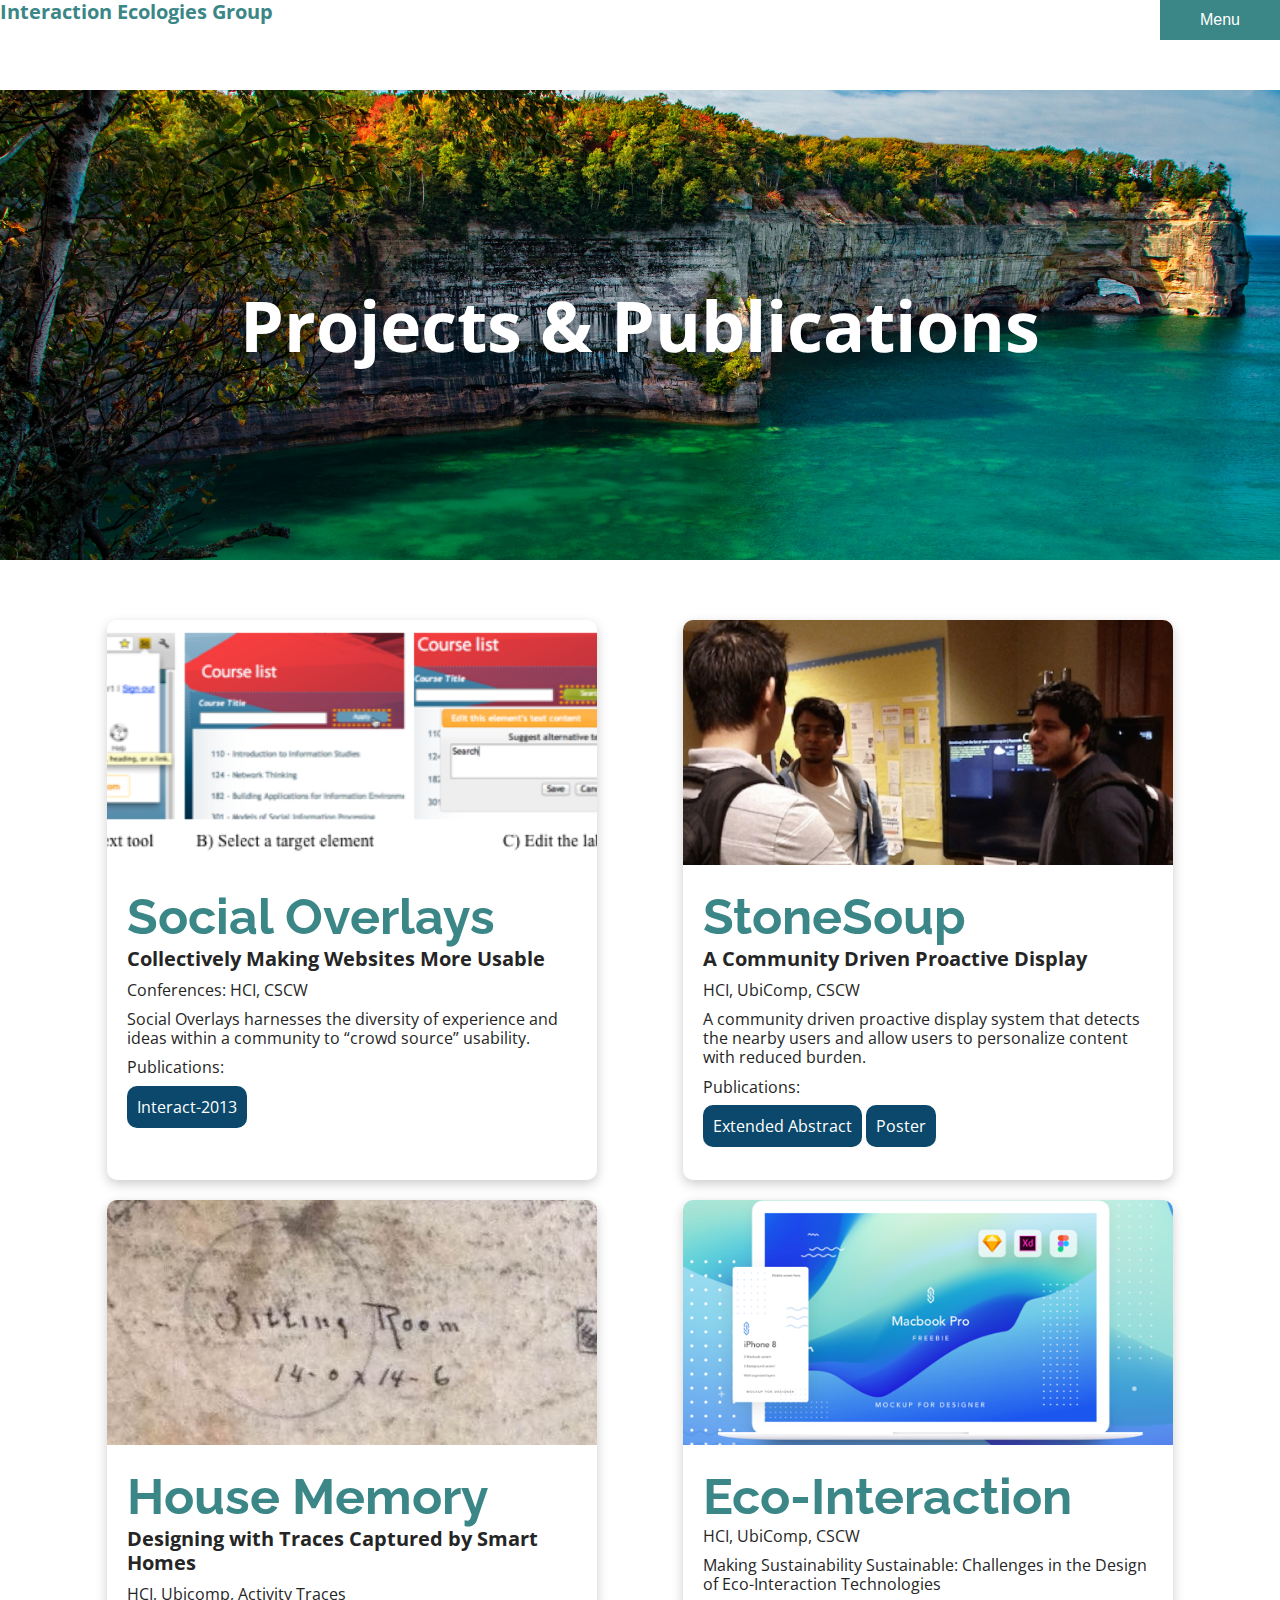
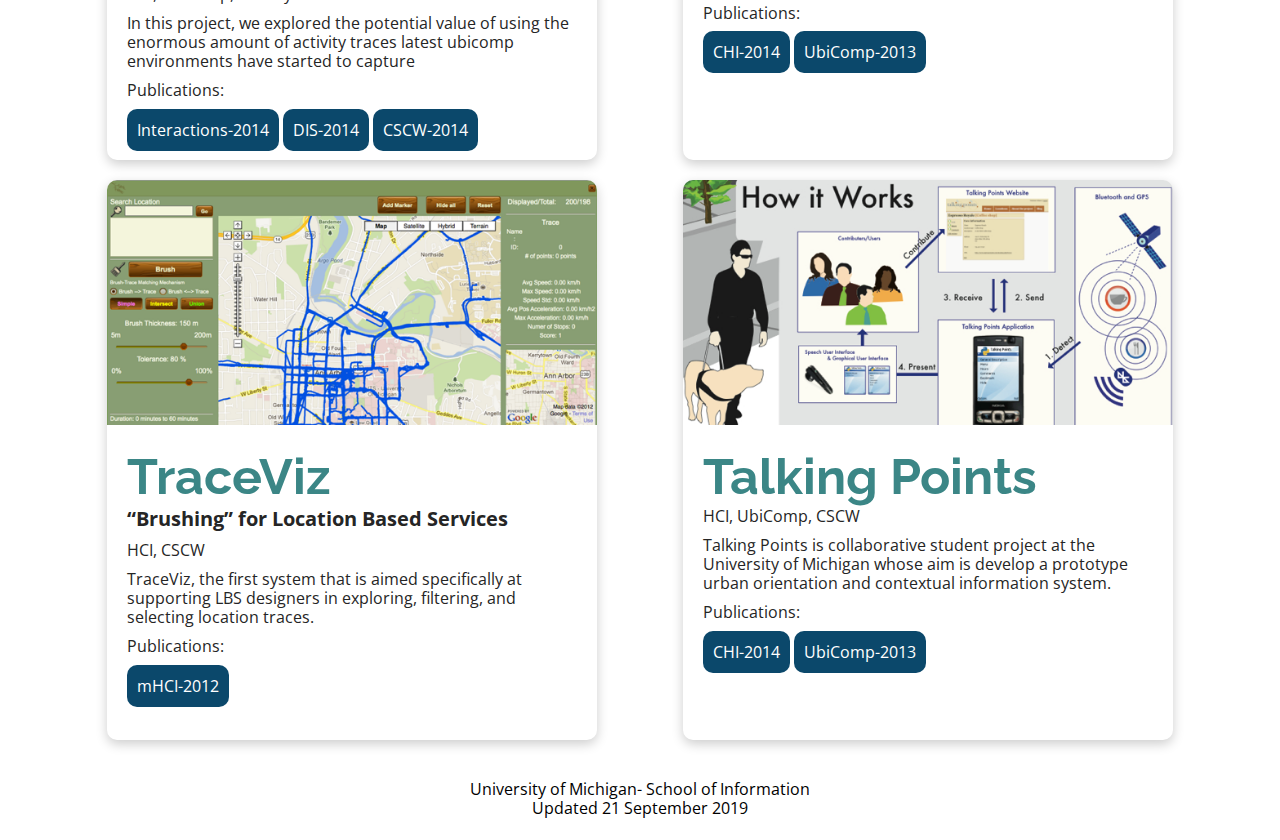
==== project.html @ dff763e0 "Fixed navigation bar" ====
<!DOCTYPE html>
<html lang="en" dir="ltr">
  <head>
    <meta charset="utf-8">
    <title>Projects</title>
    <link rel="stylesheet" href="css/html5_reset.css">
    <!-- <link rel="stylesheet" href="css/style.css"> -->
    <link rel="stylesheet" href="css/project-style.css">
    <!-- <link href="https://fonts.googleapis.com/css?family=Roboto&display=swap" rel="stylesheet">
    <link href="https://fonts.googleapis.com/css?family=Lora&display=swap" rel="stylesheet"> -->
    <link href="https://fonts.googleapis.com/css?family=Open+Sans|Raleway:400,700&display=swap" rel="stylesheet">
  </head>
  <body>
    <div class="skip"><a href="#main">Skip to Main Content</a></div>
    <div class="container">
    <div class="nav">
      <nav>
        <ul>
          <li class="home"><a href="index.html">Home</a></li>
          <li class="team"><a href="team.html">Team Members</a></li>
          <li class="projects"><a href="project.html">Projects and Publications</a></li>
          <li class="project1"><a href="project1.html">Project 1</a></li>
        </ul>

        <p><a href="index.html" id="top-title">Interaction Ecologies Group</a></p>
      </nav>
    </div>

    <div class="dropdown">
      <div class="dropcontent">
        <button class="menu-btn">Menu</button>
        <div class="menu">
          <ul>
            <li class="home"><a href="index.html">Home</a></li>
            <li class="team"><a href="team.html">Team Members</a></li>
            <li class="projects"><a href="projects.html" class="active">Projects and Publications</a></li>
            <li class="project1"><a href="project1.html">Project 1</a></li>
          </ul>
        </div>
      </div>
    </div>
      <header id="project-main">
        <h1>Projects & Publications</h1>
      </header>
      <main id="project-content">
        <div class="project" id="project-social">
          <img src="images/social-thumbnail.png" alt="A overlay window for tool box.">
          <div class="card-text">
            <h2><a href="project1.html">Social Overlays</a></h2>
            <h3>Collectively Making Websites More Usable</h3>
            <p>Conferences: HCI, CSCW</p>
            <p>Social Overlays harnesses the diversity of experience and ideas within a community to “crowd source” usability.</p>
            <div class="publication-links">
              <p>Publications:</p>
              <a href="https://www.irit.fr/recherches/ICS/events/conferences/interact2013/papers/8120281.pdf">Interact-2013</a>
            </div>
          </div>
        </div>
        <div class="project" id="project-stone">
          <img src="images/stone-thumbnail.png" alt="Three people discussing in a circle.">
          <div class="card-text">
            <h2><a href="http://www.intecolab.com/stonesoup">StoneSoup</a></h2>
            <h3>A Community Driven Proactive Display</h3>
            <p>HCI, UbiComp, CSCW</p>
            <p>A community driven proactive display system that detects the nearby users and allow users to personalize content with reduced burden.</p>
            <div class="publication-links">
              <p>Publications:</p>
              <a href="https://rawgit.com/gparuthi/resume/master/resc/StoneSoup_ExtendedAbstract.pdf">Extended Abstract</a>
              <a href="https://rawgit.com/gparuthi/resume/master/resc/StoneSoupPoster.pdf">Poster</a>
            </div>
          </div>
        </div>
        <div class="project" id="project-house">
          <img src="images/house-thumbnail.png" alt="A sketch of the room layout.">
          <div class="card-text">
            <h2><a href="http://www.intecolab.com/house-memory">House Memory</a></h2>
            <h3>Designing with Traces Captured by Smart Homes</h3>
            <p>HCI, Ubicomp, Activity Traces</p>
            <p>In this project, we explored the potential value of using the enormous amount of activity traces latest ubicomp environments have started to capture</p>
            <div class="publication-links">
              <p>Publications:</p>
              <a href="https://dl.acm.org/citation.cfm?doid=2654824">Interactions-2014</a>
              <a href="https://dl.acm.org/citation.cfm?id=2598605">DIS-2014</a>
              <a href="https://www.dropbox.com/s/kdgeksrt5kgsrbc/Dong_etal_cscw14_designing_with_users_final.pdf">CSCW-2014</a>
            </div>
          </div>
        </div>
        <div class="project" id="project-eco">
          <img src="images/temp-img.png" alt="People walking in a blue background.">
          <div class="card-text">
            <h2><a href="http://www.intecolab.com/ecointeraction">Eco-Interaction</a></h2>
            <p>HCI, UbiComp, CSCW</p>
            <p>Making Sustainability Sustainable: Challenges in the Design of Eco-Interaction Technologies</p>
            <div class="publication-links">
              <p>Publications:</p>
              <a href="http://mwnewman.people.si.umich.edu/pubs/chi2014-makingsustainable.pdf">CHI-2014</a>
              <a href="http://www.intecolab.com/files/yang2013.pdf">UbiComp-2013</a>
            </div>
          </div>
        </div>
        <div class="project" id="project-trace">
          <img src="images/trace-thumbnail.png" alt="A screenshot of TraceViz.">
          <div class="card-text">
            <h2><a href="http://www.intecolab.com/traceviz">TraceViz</a></h2>
            <h3>“Brushing” for Location Based Services</h3>
            <p>HCI, CSCW</p>
            <p>TraceViz, the first system that is aimed specifically at supporting LBS designers in exploring, filtering, and selecting location traces.</p>
            <div class="publication-links">
              <p>Publications:</p>
              <a href="https://dl.acm.org/citation.cfm?id=2371717">mHCI-2012</a>
            </div>
          </div>
        </div>
        <div class="project" id="project-talking">
          <img src="images/talking-thumbnail.png" alt="Poster of the workflow of Talking Points.">
          <div class="card-text">
            <h2><a href="http://www.intecolab.com/talkingpoints">Talking Points</a></h2>
            <p>HCI, UbiComp, CSCW</p>
            <p>Talking Points is collaborative student project at the University of Michigan whose aim is develop a prototype urban orientation and contextual information system.</p>
            <div class="publication-links">
              <p>Publications:</p>
              <a href="http://mwnewman.people.si.umich.edu/pubs/chi2014-makingsustainable.pdf">CHI-2014</a>
              <a href="http://www.intecolab.com/files/yang2013.pdf">UbiComp-2013</a>
            </div>
          </div>
        </div>
      </main>
      <footer id="project-footer">
        <p>University of Michigan- School of Information<br/>
          Updated 21 September 2019</p>
      </footer>
    </div>
  </body>
</html>
---- css/style.css ----
/* Mobile view */
.container {
  display: grid;
  grid-template-columns: 5% auto 5%;
  grid-template-rows: 70px 500px 1fr 40px;
}

.nav {
  grid-column: -1 / 1;
  grid-row: 1/auto;
  /* align-content: center; */
  /* padding: 10px 0; */
  /* position: absolute; */
  /* top: 0; */
}


.project1_page_content{
	display: grid;
}


nav ul{
  display: none;
}

.dropcontent{
  position: absolute;
  top: 0px;
  right: 0px;
  display: inline-block;

}
.menu-btn{
  background-color: navy;
  color: white;
  font-size: 16px;
  border: none;
  height: 40px;
  width: 120px;
}

.menu{
  display: none;
  position: absolute;
  background-color: white;
  /* min-width: 70px; */
  box-shadow: 0px 8px 16px 0px rgba(0,0,0,0.2);
  z-index: 1;
  padding: 10px 10px;
}

.menu li{
  list-style-type: none;
}
.menu a{
  color: navy;
  display: block;
  /* padding: 5px; */
}

.dropcontent:hover .menu{
  display: block;
}

.dropdown li.homenav, .dropdown li.educnav, .dropdown li.expernav, .dropdown li.gallnav {
  background-color: yellow;
  border-color: navy;
}

nav p{
  grid-column: -1 / 1;
  grid-row: 1/auto;
  /* top: 0px;
  left: 0px; */
  display: block;
  position: relative;
  color: navy;
  font-weight: bold;
  font-size: 20px;
}

.skip a{
  background: navy;
  color: white;
  padding: 6px;
  position: absolute;
  top: -40px;
  -webkit-transition: top 1s ease-out;
  transition: top 1s ease-in;
  z-index: 1;
}

.skip a:focus{
  top: 0px;
}

*:focus{
  border: 2px solid navy;
}

h1 {
  display: none;
}
>>>>>>> 632fd2bab1b6e83d3ed5e112fcf74ce52735215b
/* End of mobile view */

/* Desktop View */
@media screen and (min-width: 900px) {
  .container {
    display: grid;
    grid-template-columns: 5% auto 5%;
    grid-template-rows: 100px 500px 1fr 70px;
  }
}
/* End of mobile view */
---- css/project-style.css ----
/* Mobile view */
body {
  font-family: 'Open Sans', sans-serif;
}
:focus {
  border: 2px solid black;
}
.container {
  display: grid;
  grid-template-columns: 5% auto 5%;
  grid-template-rows: 70px 500px 1fr 40px;
  grid-row-gap: 20px;
}
.nav {
  grid-column: 1 / -1;
  grid-row: 1 / auto;
}
#project-main {
  grid-column: 1 / -1;
  grid-row: 2 / span 1;

  font-size: 70px;
  color: white;
  text-align: center;
  /* Make h1 in the center */
  display: grid;
  grid-template-columns: 1fr;
  grid-template-rows: 1fr;
  align-items: center;

  /* Parallax effect */
  background-image: url("../images/temp-background.jpg");
  min-height: 300px;
  background-attachment: fixed;
  background-position: center;
  background-repeat: no-repeat;
  background-size: cover;
  margin-bottom: 30px;
}
#project-content {
  grid-column: 2 / span 1;
  grid-row: 3 / span 1;

  display: grid;
  grid-row-gap: 20px;
  grid-template-columns: 1fr;
  grid-template-rows: 1fr 1fr 1fr 1fr 1fr 1fr;
}
#project-content img {
  max-width: 100%;
  border-top-left-radius: 10px;
  border-top-right-radius: 10px;
}
#project-content h2 a {
  text-decoration: none;
  color: #3B8686;
}
#project-content h2 a:hover, #project-content h2 a:focus {
  color: #79BD9A;
}
.project {
  grid-column: 1 / -1;
  margin: 0 auto;
  box-shadow: 0 4px 12px 0 rgba(0,0,0,0.2);
  transition: 0.3s;
  width: 85%;
  border-radius: 10px;
}
.project:hover, .project:focus {
  box-shadow: 0 8px 24px 0 rgba(0,0,0,0.2);
}
.project h3, p, a {
  padding-bottom: 10px;
  line-height: 1.2;
}
.project h2 {
  font-size: 50px;
  font-family: 'Raleway', sans-serif;
}
.project h3 {
  font-size: 20px;
  color: #252525;
}
.card-text {
  padding: 20px;
  color: #252525;
}
.publication-links p {
  margin-bottom: 10px;
}
.publication-links a {
  text-decoration: none;
  color: white;
  background-color: #0B486B;
  padding: 10px;
  border-radius: 10px;
}
.publication-links a:hover, .publication-links a:focus {
  background-color: #3B8686;
  color: white;
}
#project-footer {
  text-align: center;
  padding: 10px;
}
#project-social {
  grid-row: 1 / span 1;
}
#project-stone {
  grid-row: 2 / span 1;
}
#project-house {
  grid-row: 3 / span 1;
}
#project-eco {
  grid-row: 4 / span 1;
}
#project-trace {
  grid-row: 5 / span 1;
}
#project-talking {
  grid-row: 6 / span 1;
}
#project-footer {
  grid-column: 2 / span 1;
  grid-row: 4 / span 1;
}

nav ul{
  display: none;
}

.dropcontent{
  position: absolute;
  top: 0px;
  right: 0px;
  display: inline-block;

}
.menu-btn{
  background-color: #3B8686;
  color: white;
  font-size: 16px;
  border: none;
  height: 40px;
  width: 120px;
}

.menu{
  display: none;
  position: absolute;
  background-color: white;
  box-shadow: 0px 8px 16px 0px rgba(0,0,0,0.2);
  z-index: 1;
  /* padding: 10px 10px; */
  grid-row: 1 / span 1;
  grid-column: 1 / auto;
}

.menu li{
  list-style-type: none;
}
.menu a{
  color: #3B8686;
  display: block;
  text-decoration: none;
  padding: 10px 10px;
}
.menu a:hover, .menu a.active {
  color: white;
  background-color: #79BD9A;
}

.dropcontent:hover .menu, .dropcontent:focus .menu{
  display: block;
}

.dropdown li.homenav, .dropdown li.educnav, .dropdown li.expernav, .dropdown li.gallnav {
  background-color: yellow;
  border-color: #3B8686;
}

nav p{
  grid-column: -1 / 1;
  grid-row: 1/auto;
  /* top: 0px;
  left: 0px; */
  display: block;
  position: relative;
  color: #3B8686;
  font-weight: bold;
  font-size: 20px;
}

.skip a{
  background: #3B8686;
  color: white;
  padding: 6px;
  position: absolute;
  top: -40px;
  -webkit-transition: top 1s ease-out;
  transition: top 1s ease-in;
  z-index: 1;
}

.skip a:focus{
  top: 0px;
}

*:focus{
  border: 2px solid #3B8686;
}
#top-title {
  text-decoration: none;
  color: #3B8686;
}
/* End of mobile view */

/* Desktop View */
@media screen and (min-width: 800px) {
  .container {
    grid-template-columns: 5% auto 5%;
    grid-template-rows: 60px 500px 1fr 70px;
    grid-row-gap: 30px;
  }
  #project-content {
    grid-column: 2 / span 1;
    grid-row: 3 / span 1;

    grid-row-gap: 20px;
    grid-template-columns: 1fr 1fr;
    grid-template-rows: 1fr 1fr 1fr;
  }
  #project-social {
    grid-column: 1 / span 1;
    grid-row: 1 / span 1;
  }
  #project-stone {
    grid-column: 2 / span 1;
    grid-row: 1 / span 1;
  }
  #project-house {
    grid-column: 1 / span 1;
    grid-row: 2 / span 1;
  }
  #project-eco {
    grid-column: 2 / span 1;
    grid-row: 2 / span 1;
  }
  #project-trace {
    grid-column: 1 / span 1;
    grid-row: 3 / span 1;
  }
  #project-talking {
    grid-column: 2 / span 1;
    grid-row: 3 / span 1;
  }
}
/* End of desktop view */
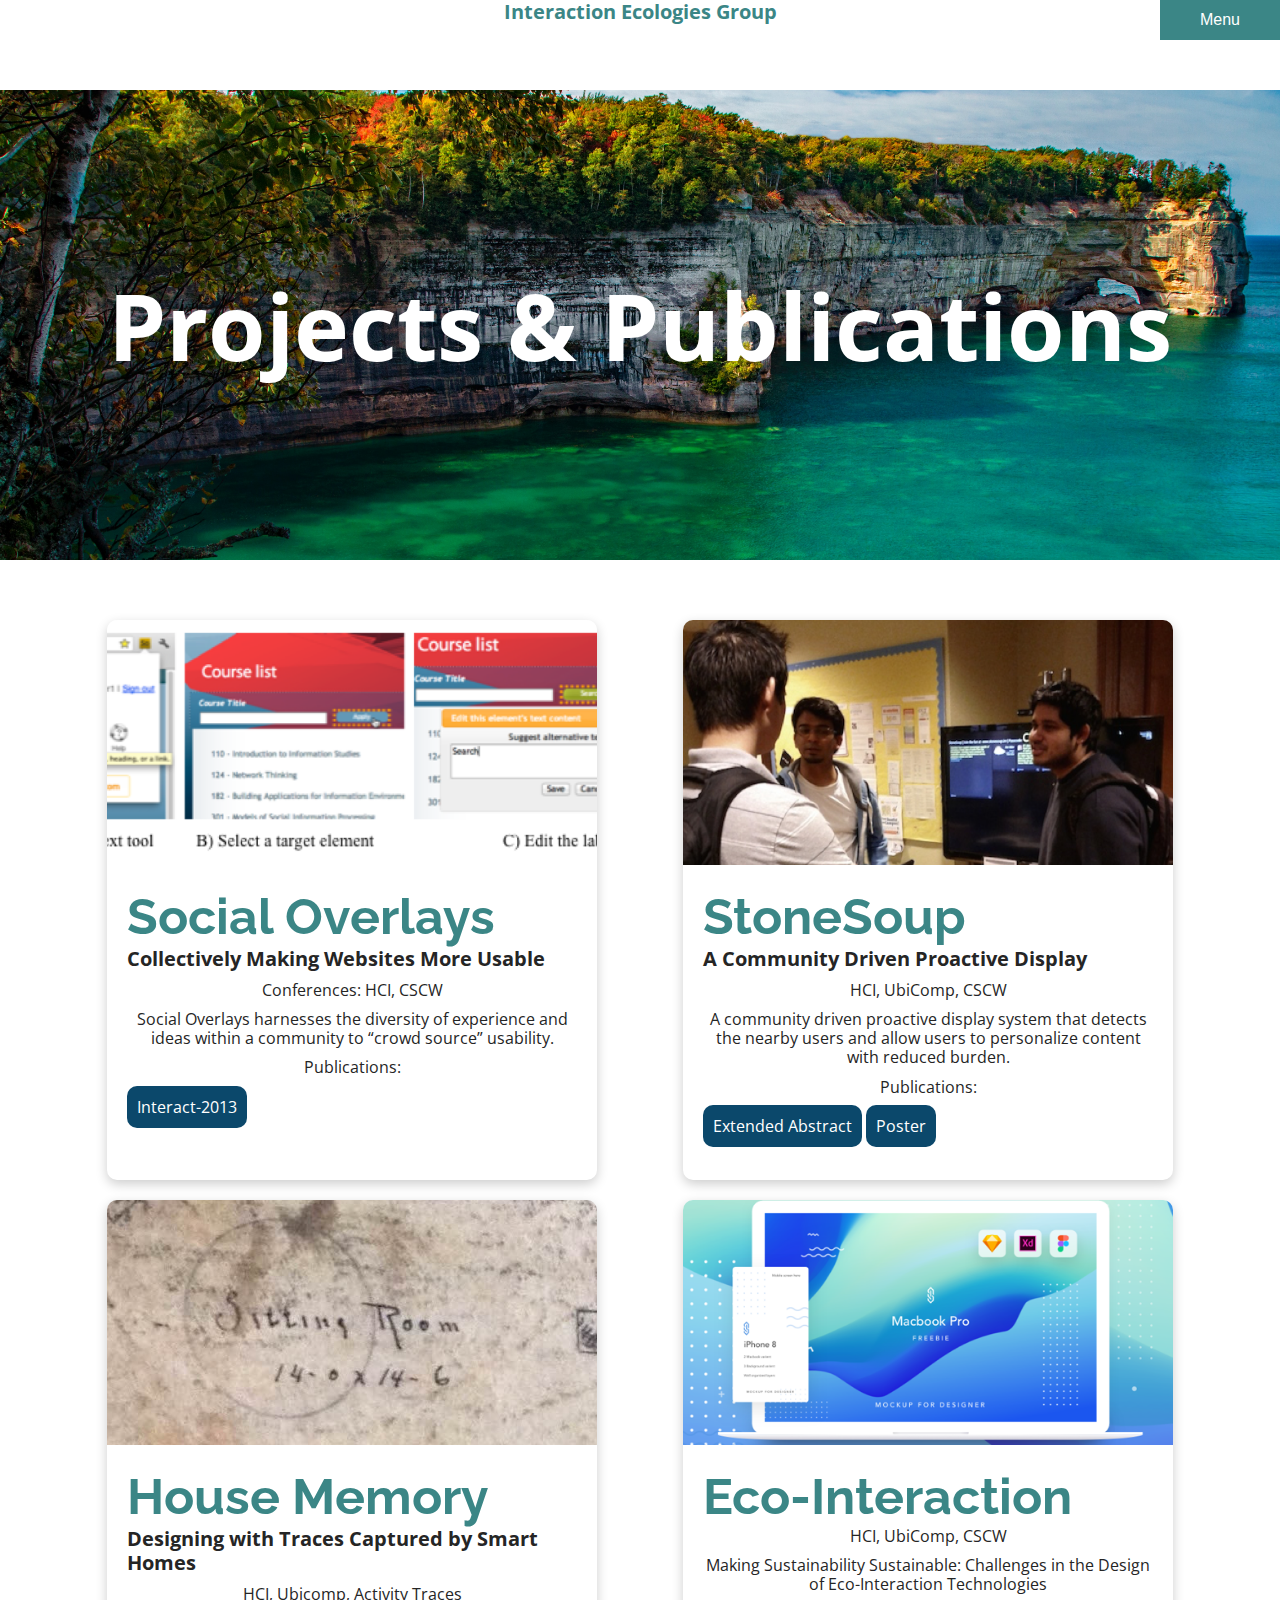
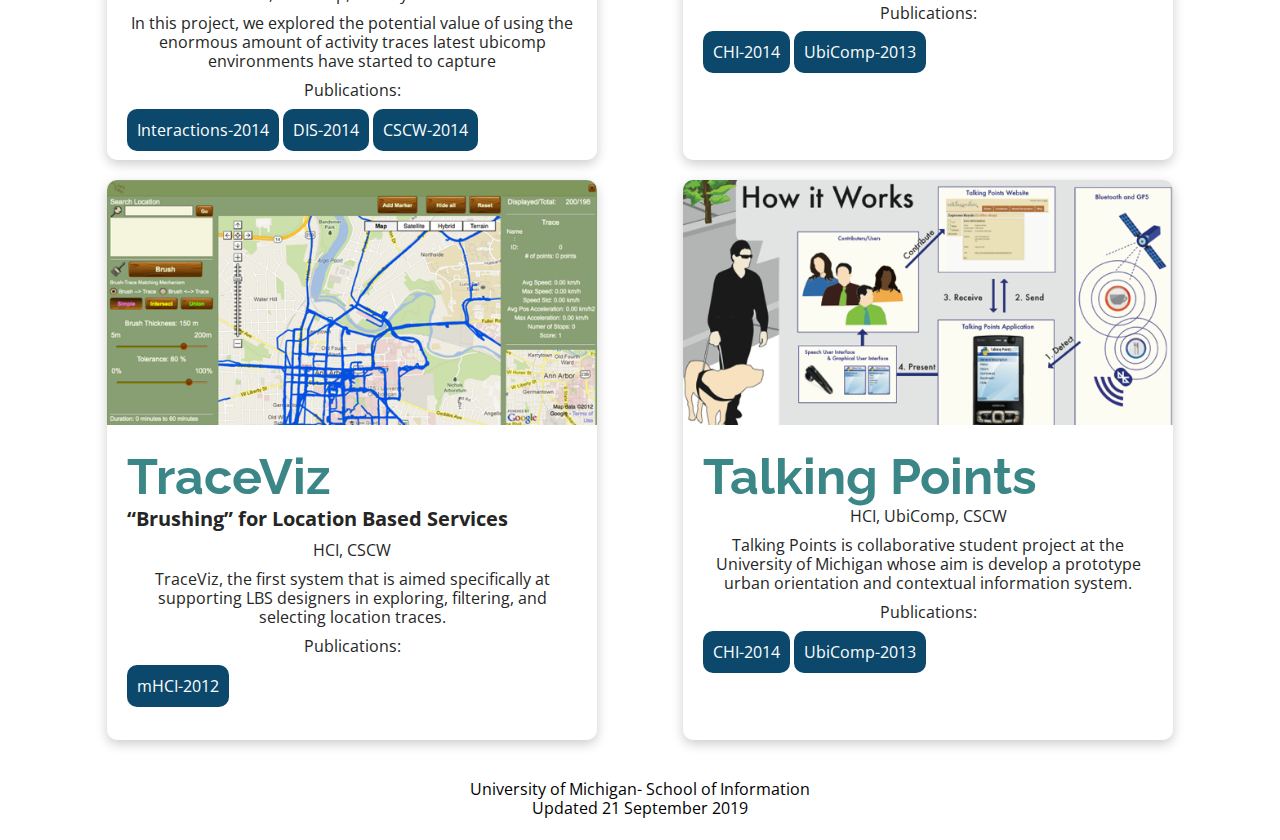
==== commit 49b8983b: "done" ====
--- a/project.html
+++ b/project.html
@@ -5,7 +5,7 @@
     <title>Projects</title>
     <link rel="stylesheet" href="css/html5_reset.css">
     <!-- <link rel="stylesheet" href="css/style.css"> -->
-    <link rel="stylesheet" href="css/project-style.css">
+    <link rel="stylesheet" href="css/style.css">
     <!-- <link href="https://fonts.googleapis.com/css?family=Roboto&display=swap" rel="stylesheet">
     <link href="https://fonts.googleapis.com/css?family=Lora&display=swap" rel="stylesheet"> -->
     <link href="https://fonts.googleapis.com/css?family=Open+Sans|Raleway:400,700&display=swap" rel="stylesheet">
@@ -13,7 +13,7 @@
   <body>
     <div class="skip"><a href="#main">Skip to Main Content</a></div>
     <div class="container">
-    <div class="nav">
+    <div id="project-nav" class="nav">
       <nav>
         <ul>
           <li class="home"><a href="index.html">Home</a></li>
@@ -33,7 +33,7 @@
           <ul>
             <li class="home"><a href="index.html">Home</a></li>
             <li class="team"><a href="team.html">Team Members</a></li>
-            <li class="projects"><a href="projects.html" class="active">Projects and Publications</a></li>
+            <li class="projects"><a href="project.html" class="active">Projects and Publications</a></li>
             <li class="project1"><a href="project1.html">Project 1</a></li>
           </ul>
         </div>
--- a/css/style.css
+++ b/css/style.css
@@ -1,24 +1,137 @@
 /* Mobile view */
+body {
+  font-family: 'Open Sans', sans-serif;
+}
+:focus {
+  border: 2px solid black;
+}
 .container {
   display: grid;
   grid-template-columns: 5% auto 5%;
   grid-template-rows: 70px 500px 1fr 40px;
-}
-
+  grid-row-gap: 20px;
+}
 .nav {
-  grid-column: -1 / 1;
-  grid-row: 1/auto;
-  /* align-content: center; */
-  /* padding: 10px 0; */
-  /* position: absolute; */
-  /* top: 0; */
-}
-
-
-.project1_page_content{
-	display: grid;
-}
-
+  grid-column: 1 / -1;
+  grid-row: 1 / auto;
+}
+header {
+  grid-column: 1 / -1;
+  grid-row: 2 / span 1;
+
+  font-size: 40pt;
+  color: white;
+  text-align: center;
+  /* Make h1 in the center */
+  display: grid;
+  grid-template-columns: 1fr;
+  grid-template-rows: 1fr;
+  align-items: center;
+  min-height: 300px;
+  background-attachment: fixed;
+  background-position: center;
+  background-repeat: no-repeat;
+  background-size: cover;
+  margin-bottom: 30px;
+  background-color:black;
+}
+#project-main {
+  background-image: url("../images/temp-background.jpg");
+}
+#index_main{
+  background-image: url('../images/indextrees.jpg');
+}
+.project1_title{
+	background-image: url("../images/background.jpg");
+}
+#project-content {
+  grid-column: 2 / span 1;
+  grid-row: 3 / span 1;
+
+  display: grid;
+  grid-row-gap: 20px;
+  grid-template-columns: 1fr;
+  grid-template-rows: 1fr 1fr 1fr 1fr 1fr 1fr;
+}
+#project-content img {
+  max-width: 100%;
+  border-top-left-radius: 10px;
+  border-top-right-radius: 10px;
+}
+#project-content h2 a {
+  text-decoration: none;
+  color: #3B8686;
+}
+#project-content h2 a:hover, #project-content h2 a:focus {
+  color: #79BD9A;
+}
+.project {
+  grid-column: 1 / -1;
+  margin: 0 auto;
+  box-shadow: 0 4px 12px 0 rgba(0,0,0,0.2);
+  transition: 0.3s;
+  width: 85%;
+  border-radius: 10px;
+}
+.project:hover, .project:focus {
+  box-shadow: 0 8px 24px 0 rgba(0,0,0,0.2);
+}
+.project h3, p, a {
+  padding-bottom: 10px;
+  line-height: 1.2;
+}
+.project h2 {
+  font-size: 50px;
+  font-family: 'Raleway', sans-serif;
+}
+.project h3 {
+  font-size: 20px;
+  color: #252525;
+}
+.card-text {
+  padding: 20px;
+  color: #252525;
+}
+.publication-links p {
+  margin-bottom: 10px;
+}
+.publication-links a {
+  text-decoration: none;
+  color: white;
+  background-color: #0B486B;
+  padding: 10px;
+  border-radius: 10px;
+}
+.publication-links a:hover, .publication-links a:focus {
+  background-color: #3B8686;
+  color: white;
+}
+#project-footer {
+  text-align: center;
+  padding: 10px;
+}
+#project-social {
+  grid-row: 1 / span 1;
+}
+#project-stone {
+  grid-row: 2 / span 1;
+}
+#project-house {
+  grid-row: 3 / span 1;
+}
+#project-eco {
+  grid-row: 4 / span 1;
+}
+#project-trace {
+  grid-row: 5 / span 1;
+}
+#project-talking {
+  grid-row: 6 / span 1;
+}
+#project-footer {
+  grid-column: 2 / span 1;
+  grid-row: 4 / span 1;
+}
 
 nav ul{
   display: none;
@@ -32,7 +145,7 @@
 
 }
 .menu-btn{
-  background-color: navy;
+  background-color: #3B8686;
   color: white;
   font-size: 16px;
   border: none;
@@ -44,29 +157,35 @@
   display: none;
   position: absolute;
   background-color: white;
-  /* min-width: 70px; */
   box-shadow: 0px 8px 16px 0px rgba(0,0,0,0.2);
   z-index: 1;
-  padding: 10px 10px;
+  /* padding: 10px 10px; */
+  grid-row: 1 / span 1;
+  grid-column: 1 / auto;
 }
 
 .menu li{
   list-style-type: none;
 }
 .menu a{
-  color: navy;
+  color: #3B8686;
   display: block;
-  /* padding: 5px; */
-}
-
-.dropcontent:hover .menu{
+  text-decoration: none;
+  padding: 10px 10px;
+}
+.menu a:hover, .menu a.active {
+  color: white;
+  background-color: #79BD9A;
+}
+
+.dropcontent:hover .menu, .dropcontent:focus .menu{
   display: block;
 }
 
-.dropdown li.homenav, .dropdown li.educnav, .dropdown li.expernav, .dropdown li.gallnav {
+/* .dropdown li.homenav, .dropdown li.educnav, .dropdown li.expernav, .dropdown li.gallnav {
   background-color: yellow;
-  border-color: navy;
-}
+  border-color: #3B8686;
+} */
 
 nav p{
   grid-column: -1 / 1;
@@ -75,13 +194,13 @@
   left: 0px; */
   display: block;
   position: relative;
-  color: navy;
+  color: #3B8686;
   font-weight: bold;
   font-size: 20px;
 }
 
 .skip a{
-  background: navy;
+  background: #3B8686;
   color: white;
   padding: 6px;
   position: absolute;
@@ -96,21 +215,554 @@
 }
 
 *:focus{
-  border: 2px solid navy;
-}
-
-h1 {
-  display: none;
-}
->>>>>>> 632fd2bab1b6e83d3ed5e112fcf74ce52735215b
+  border: 2px solid #3B8686;
+}
+#top-title {
+  text-decoration: none;
+  color: #3B8686;
+}
+
+/*mark{
+	background-color: #0B486B;
+	color: white;
+	border-spacing: 10px;
+}*/
+
+/* .project1_title h1{
+	padding-top: 200px;
+	font-weight: bold;
+} */
+
+.project1_page_content{
+	/*grid-column: 2/ span 1;
+	grid-row: 3/ span 1;*/
+	display: grid;
+	grid-template-columns: 1fr;
+	grid-template-rows: .7fr .75fr .5fr;
+  grid-row-gap: 25px;
+}
+.abstract{
+	grid-row: 1/ span 1;
+	grid-column: 1/ span 1;
+	color: #0B486B;
+	padding-bottom: 20px;
+	text-align: center;
+  box-shadow: 0 4px 8px 0 rgba(0,0,0,0.2);
+  transition: 0.3s;
+  width: 90%;
+  border-radius: 5px;
+  padding-left: 5px;
+  padding-right: 5px;
+}
+.video{
+	grid-row: 2/ span 1;
+	grid-column: 1/ span 1;
+	text-align: center;
+  box-shadow: 0 4px 8px 0 rgba(0,0,0,0.2);
+  transition: 0.3s;
+  width: 90%;
+  border-radius: 5px;
+}
+.talk a:link, .talk a:visited {
+  background-color: #0B486B;
+  color: white;
+  padding: 14px 25px;
+  text-align: center;
+  text-decoration: none;
+  display: inline-block;
+}
+
+.talk a:hover, .talk a:active {
+  background-color: #3B8686;
+}
+
+.talk{
+	grid-row: 3/ span 1;
+	grid-column: 1/ span 1;
+	text-align: center;
+	padding-top: 20px;
+  box-shadow: 0 4px 8px 0 rgba(0,0,0,0.2);
+  transition: 0.3s;
+  width: 90%;
+  border-radius: 5px;
+}
+
+.abstract h2{
+	color: #3B8686;
+	padding-bottom: 20px;
+	font-size: 24px;
+	text-decoration: underline;
+}
+.video h2{
+	padding-top: 20px;color: #3B8686;
+	padding-bottom: 20px;
+	font-size: 24px;
+	text-decoration: underline;
+}
+
+.talk h2{
+	color: #3B8686;
+	padding-bottom: 20px;
+	font-size: 24px;
+	text-decoration: underline;
+}
+footer{
+	grid-row: -1/ span 1;
+	grid-column: 1/ -1;
+}
+#project-title {
+  grid-column: 1 / -1;
+  grid-row: 2 / span 1;
+
+  color: white;
+  text-align: center;
+  /* Make h1 in the center */
+  display: grid;
+  grid-template-columns: 1fr;
+  grid-template-rows: 1fr;
+  align-items: center;
+  line-height: 50px;
+
+  /* Parallax effect */
+  background-image: url("../images/team-trees.jpg");
+  min-height: 300px;
+  background-attachment: fixed;
+  background-position: center;
+  background-repeat: no-repeat;
+  background-size: cover;
+  margin-bottom: 30px;
+}
+
+#project-title h1 {
+  font-size: 40pt;
+}
+
+#email {
+  text-decoration: none;
+  font-size: 17pt;
+  color: white;
+  font-weight: 100;
+}
+
+#email:hover, #email:focus {
+  color: #CFF09E;
+}
+#project-title header a {
+  font-size: 40pt;
+  grid-row: 2;
+}
+
+.team-grid {
+  grid-column: 2 / span 1;
+  grid-row: 3 / span 1;
+
+  display: grid;
+  grid-row-gap: 30px;
+  grid-template-rows: 425px 425px 425px 425px 425px 425px;
+}
+
+#mark-newman {
+  grid-row: 1;
+}
+
+#rayoung-yang {
+  grid-row: 2;
+}
+
+#gaurav-paruthi {
+  grid-row: 3;
+}
+
+#tao-dong {
+  grid-row: 4;
+}
+
+#yung-ju-chang {
+  grid-row: 5;
+}
+
+#chuan-che-huang {
+  grid-row: 6;
+}
+
+.people img {
+  display: block;
+  margin-left: auto;
+  margin-right: auto;
+  height: 220px;
+  width: 100%;
+  box-shadow: 0 4px 12px 0 rgba(0,0,0,0.2);
+  border-top-left-radius: 10px;
+  border-top-right-radius: 10px;
+}
+}
+
+.paragraph {
+  text-align: center;
+  color: #252525;
+}
+.paragraph h2, p {
+  text-align: center;
+}
+
+.people {
+  grid-column: 1 / -1;
+  margin: 0 auto;
+  box-shadow: 0 4px 12px 0 rgba(0,0,0,0.2);
+  transition: 0.3s;
+  width: 70%;
+  border-radius: 10px;
+}
+.people:hover, .people:focus {
+  box-shadow: 0 8px 24px 0 rgba(0,0,0,0.2);
+}
+.people h3, p, a {
+  padding-bottom: 10px;
+  line-height: 1.2;
+}
+.people h2 {
+  font-size: 30px;
+  font-family: 'Raleway', sans-serif;
+}
+.people h3 {
+  font-size: 20px;
+  color: #252525;
+}
+.people a {
+  text-decoration: none;
+  color: #3B8686;
+}
+
+.people a:hover, .people a:focus {
+  color: #79BD9A;
+}
+.icons {
+  padding-left: 7px;
+  padding-top: 17px;
+}
+.icons a {
+  text-decoration: none;
+  color: white;
+  background-color: #0B486B;
+  padding: 11px;
+  border-radius: 10px;
+}
+
+.icons a:hover, .icons a:focus {
+  background-color: #3B8686;
+  color: white;
+  box-shadow: 0 4px 7px 0 rgba(0,0,0,0.2);
+}
+
+.index_fraction{
+  grid-column: 1/-1;
+  grid-row: 3/auto;
+  display: grid;
+  grid-template-columns: 1fr;
+  grid-template-rows: .75fr 1fr .25fr;
+  grid-row-gap: 20px;
+}
+.card {
+  text-align: center;
+  display: block;
+  margin-left: auto;
+  margin-right: auto;
+  box-shadow: 0 4px 8px 0 rgba(0,0,0,0.2);
+  transition: 0.3s;
+  width: 90%;
+  border-radius: 5px;
+}
+.about{
+  grid-column: 1/ -1;
+  grid-row: 1 / auto;
+  color: #0B486B;
+  text-align: center;
+  font-size: 20px;
+}
+
+.about h2{
+  padding-top: 5px;
+}
+
+.about p{
+  font-size: 17px;
+  padding-left: 5px;
+  padding-right: 5px;
+}
+
+.us {
+  grid-column: 1/ -1;
+  grid-row: 2 / auto;
+  color: #0B486B;
+  text-align: center;
+  font-size: 20px;
+}
+
+.us h3{
+  padding-top: 5px;
+}
+
+.us p{
+  font-size: 17px;
+  padding-left: 5px;
+  padding-right: 5px;
+}
+
+.affiliation {
+  grid-column: 1/ -1;
+  grid-row: 3 / auto;
+  color: #0B486B;
+  text-align: center;
+  font-size: 20px;
+}
+
+.affiliation h4{
+  padding-top: 5px;
+}
+
+.affiliation p{
+  font-size: 17px;
+  padding-left: 5px;
+  padding-right: 5px;
+}
 /* End of mobile view */
 
 /* Desktop View */
-@media screen and (min-width: 900px) {
+@media screen and (min-width: 800px) {
   .container {
-    display: grid;
     grid-template-columns: 5% auto 5%;
-    grid-template-rows: 100px 500px 1fr 70px;
-  }
-}
-/* End of mobile view */
+    grid-template-rows: 60px 500px 1fr 70px;
+    grid-row-gap: 30px;
+  }
+  h1 {
+    font-size: 70pt;
+  }
+  #project-title h1 {
+    font-size: 70pt;
+  }
+  #project-content {
+    grid-column: 2 / span 1;
+    grid-row: 3 / span 1;
+
+    grid-row-gap: 20px;
+    grid-template-columns: 1fr 1fr;
+    grid-template-rows: 1fr 1fr 1fr;
+  }
+  #project-social {
+    grid-column: 1 / span 1;
+    grid-row: 1 / span 1;
+  }
+  #project-stone {
+    grid-column: 2 / span 1;
+    grid-row: 1 / span 1;
+  }
+  #project-house {
+    grid-column: 1 / span 1;
+    grid-row: 2 / span 1;
+  }
+  #project-eco {
+    grid-column: 2 / span 1;
+    grid-row: 2 / span 1;
+  }
+  #project-trace {
+    grid-column: 1 / span 1;
+    grid-row: 3 / span 1;
+  }
+  #project-talking {
+    grid-column: 2 / span 1;
+    grid-row: 3 / span 1;
+  }
+  .project1_page_content{
+  grid-column: 2/ span 1;
+  grid-row: 3/ span 1;
+  display: grid;
+  grid-template-columns: 1fr 1fr;
+  grid-column-gap: 25px;
+  grid-row-gap: 25px;
+  grid-template-rows: .5fr .5fr;
+  }
+
+  .abstract{
+  text-align: center;
+  display: block;
+  margin-left: auto;
+  margin-right: auto;
+  box-shadow: 0 4px 8px 0 rgba(0,0,0,0.2);
+  transition: 0.3s;
+  width: 90%;
+  border-radius: 5px;
+}
+
+  .abstract h2{
+    padding-top: 5%;
+  }
+  .abstract p {
+    padding-top: 25px;
+    padding-left: 25px;
+    padding-right: 25px;
+    text-align: center;
+  }
+  .video{
+    grid-row: 1/ span 1;
+    grid-column: 2/ span 1;
+    margin-left: auto;
+    margin-right: auto;
+    box-shadow: 0 4px 8px 0 rgba(0,0,0,0.2);
+    transition: 0.3s;
+    width: 90%;
+    border-radius: 5px;
+  }
+  iframe{
+    width: 70%;
+  }
+  .talk{
+  grid-row: 2/ span 1;
+  grid-column: 1/ span 2;
+  text-align: center;
+  margin-left: auto;
+  margin-right: auto;
+  padding-top: 20px;
+  box-shadow: 0 4px 8px 0 rgba(0,0,0,0.2);
+  transition: 0.3s;
+  width: 90%;
+  height: 70%;
+  border-radius: 5px;
+
+}
+.team-grid {
+grid-column: 2 / span 1;
+grid-row: 3 / span 1;
+
+display: grid;
+grid-template-columns: 50% 50%;
+grid-row-gap: 30px;
+grid-template-rows: 425px 425px 425px;
+}
+
+#mark-newman {
+grid-column: 1;
+grid-row: 1;
+}
+
+#rayoung-yang {
+grid-column: 2;
+grid-row: 1;
+}
+
+#gaurav-paruthi {
+grid-column: 1;
+grid-row: 2;
+}
+
+#tao-dong {
+grid-column: 2;
+grid-row: 2;
+}
+
+#yung-ju-chang {
+grid-column: 1;
+grid-row: 3;
+}
+
+#chuan-che-huang {
+grid-column: 2;
+grid-row: 3;
+}
+
+.people img {
+display: block;
+margin-left: auto;
+margin-right: auto;
+height: 220px;
+width: 100%;
+box-shadow: 0 4px 12px 0 rgba(0,0,0,0.2);
+border-top-left-radius: 10px;
+border-top-right-radius: 10px;
+}
+
+#email {
+font-size: 23pt;
+color: white;
+font-weight: 100;
+}
+
+.index_fraction{
+  grid-template-columns: 1fr;
+  grid-template-rows: .85fr 1fr .40fr;
+  grid-row-gap: 20px;
+}
+.about{
+  grid-column: 1/ -1;
+  grid-row: 1 / auto;
+  color: #0B486B;
+  text-align: center;
+  font-size: 30px;
+}
+
+.about h2{
+  padding-top: 5px;
+}
+
+.about p{
+  padding-left: 30px;
+  padding-right: 30px;
+  font-size: 20px;
+  padding-top: 5px;
+}
+
+.us {
+  color: #0B486B;
+  text-align: center;
+  font-size: 30px;
+}
+
+.us h3{
+  padding-top: 5px;
+}
+
+.us p{
+  padding-left: 30px;
+  padding-right: 30px;
+  font-size: 20px;
+  padding-top: 5px;
+}
+
+.affiliation {
+  color: #0B486B;
+  text-align: center;
+  font-size: 30px;
+}
+
+.affiliation h4{
+  padding-top: 5px;
+}
+
+.affiliation p{
+  padding-left: 30px;
+  padding-right: 30px;
+  font-size: 20px;
+  padding-top: 5px;
+}
+}
+/* End of desktop view */
+
+@media screen and (prefers-reduced-motion: reduce){
+  html{
+      scroll-behavior: auto;
+  }
+
+  .skip a{
+    background: white;
+    left: 0;
+    padding: 6px;
+    position: absolute;
+    top: -40px;
+    -webkit-transition: none !important;
+    transition: none !important;
+    z-index: 1;
+  }
+
+  .skip a:focus{
+    top:0;
+  }
+}
--- a/css/style.css
+++ b/css/style.css
@@ -1,24 +1,137 @@
 /* Mobile view */
+body {
+  font-family: 'Open Sans', sans-serif;
+}
+:focus {
+  border: 2px solid black;
+}
 .container {
   display: grid;
   grid-template-columns: 5% auto 5%;
   grid-template-rows: 70px 500px 1fr 40px;
-}
-
+  grid-row-gap: 20px;
+}
 .nav {
-  grid-column: -1 / 1;
-  grid-row: 1/auto;
-  /* align-content: center; */
-  /* padding: 10px 0; */
-  /* position: absolute; */
-  /* top: 0; */
-}
-
-
-.project1_page_content{
-	display: grid;
-}
-
+  grid-column: 1 / -1;
+  grid-row: 1 / auto;
+}
+header {
+  grid-column: 1 / -1;
+  grid-row: 2 / span 1;
+
+  font-size: 40pt;
+  color: white;
+  text-align: center;
+  /* Make h1 in the center */
+  display: grid;
+  grid-template-columns: 1fr;
+  grid-template-rows: 1fr;
+  align-items: center;
+  min-height: 300px;
+  background-attachment: fixed;
+  background-position: center;
+  background-repeat: no-repeat;
+  background-size: cover;
+  margin-bottom: 30px;
+  background-color:black;
+}
+#project-main {
+  background-image: url("../images/temp-background.jpg");
+}
+#index_main{
+  background-image: url('../images/indextrees.jpg');
+}
+.project1_title{
+	background-image: url("../images/background.jpg");
+}
+#project-content {
+  grid-column: 2 / span 1;
+  grid-row: 3 / span 1;
+
+  display: grid;
+  grid-row-gap: 20px;
+  grid-template-columns: 1fr;
+  grid-template-rows: 1fr 1fr 1fr 1fr 1fr 1fr;
+}
+#project-content img {
+  max-width: 100%;
+  border-top-left-radius: 10px;
+  border-top-right-radius: 10px;
+}
+#project-content h2 a {
+  text-decoration: none;
+  color: #3B8686;
+}
+#project-content h2 a:hover, #project-content h2 a:focus {
+  color: #79BD9A;
+}
+.project {
+  grid-column: 1 / -1;
+  margin: 0 auto;
+  box-shadow: 0 4px 12px 0 rgba(0,0,0,0.2);
+  transition: 0.3s;
+  width: 85%;
+  border-radius: 10px;
+}
+.project:hover, .project:focus {
+  box-shadow: 0 8px 24px 0 rgba(0,0,0,0.2);
+}
+.project h3, p, a {
+  padding-bottom: 10px;
+  line-height: 1.2;
+}
+.project h2 {
+  font-size: 50px;
+  font-family: 'Raleway', sans-serif;
+}
+.project h3 {
+  font-size: 20px;
+  color: #252525;
+}
+.card-text {
+  padding: 20px;
+  color: #252525;
+}
+.publication-links p {
+  margin-bottom: 10px;
+}
+.publication-links a {
+  text-decoration: none;
+  color: white;
+  background-color: #0B486B;
+  padding: 10px;
+  border-radius: 10px;
+}
+.publication-links a:hover, .publication-links a:focus {
+  background-color: #3B8686;
+  color: white;
+}
+#project-footer {
+  text-align: center;
+  padding: 10px;
+}
+#project-social {
+  grid-row: 1 / span 1;
+}
+#project-stone {
+  grid-row: 2 / span 1;
+}
+#project-house {
+  grid-row: 3 / span 1;
+}
+#project-eco {
+  grid-row: 4 / span 1;
+}
+#project-trace {
+  grid-row: 5 / span 1;
+}
+#project-talking {
+  grid-row: 6 / span 1;
+}
+#project-footer {
+  grid-column: 2 / span 1;
+  grid-row: 4 / span 1;
+}
 
 nav ul{
   display: none;
@@ -32,7 +145,7 @@
 
 }
 .menu-btn{
-  background-color: navy;
+  background-color: #3B8686;
   color: white;
   font-size: 16px;
   border: none;
@@ -44,29 +157,35 @@
   display: none;
   position: absolute;
   background-color: white;
-  /* min-width: 70px; */
   box-shadow: 0px 8px 16px 0px rgba(0,0,0,0.2);
   z-index: 1;
-  padding: 10px 10px;
+  /* padding: 10px 10px; */
+  grid-row: 1 / span 1;
+  grid-column: 1 / auto;
 }
 
 .menu li{
   list-style-type: none;
 }
 .menu a{
-  color: navy;
+  color: #3B8686;
   display: block;
-  /* padding: 5px; */
-}
-
-.dropcontent:hover .menu{
+  text-decoration: none;
+  padding: 10px 10px;
+}
+.menu a:hover, .menu a.active {
+  color: white;
+  background-color: #79BD9A;
+}
+
+.dropcontent:hover .menu, .dropcontent:focus .menu{
   display: block;
 }
 
-.dropdown li.homenav, .dropdown li.educnav, .dropdown li.expernav, .dropdown li.gallnav {
+/* .dropdown li.homenav, .dropdown li.educnav, .dropdown li.expernav, .dropdown li.gallnav {
   background-color: yellow;
-  border-color: navy;
-}
+  border-color: #3B8686;
+} */
 
 nav p{
   grid-column: -1 / 1;
@@ -75,13 +194,13 @@
   left: 0px; */
   display: block;
   position: relative;
-  color: navy;
+  color: #3B8686;
   font-weight: bold;
   font-size: 20px;
 }
 
 .skip a{
-  background: navy;
+  background: #3B8686;
   color: white;
   padding: 6px;
   position: absolute;
@@ -96,21 +215,554 @@
 }
 
 *:focus{
-  border: 2px solid navy;
-}
-
-h1 {
-  display: none;
-}
->>>>>>> 632fd2bab1b6e83d3ed5e112fcf74ce52735215b
+  border: 2px solid #3B8686;
+}
+#top-title {
+  text-decoration: none;
+  color: #3B8686;
+}
+
+/*mark{
+	background-color: #0B486B;
+	color: white;
+	border-spacing: 10px;
+}*/
+
+/* .project1_title h1{
+	padding-top: 200px;
+	font-weight: bold;
+} */
+
+.project1_page_content{
+	/*grid-column: 2/ span 1;
+	grid-row: 3/ span 1;*/
+	display: grid;
+	grid-template-columns: 1fr;
+	grid-template-rows: .7fr .75fr .5fr;
+  grid-row-gap: 25px;
+}
+.abstract{
+	grid-row: 1/ span 1;
+	grid-column: 1/ span 1;
+	color: #0B486B;
+	padding-bottom: 20px;
+	text-align: center;
+  box-shadow: 0 4px 8px 0 rgba(0,0,0,0.2);
+  transition: 0.3s;
+  width: 90%;
+  border-radius: 5px;
+  padding-left: 5px;
+  padding-right: 5px;
+}
+.video{
+	grid-row: 2/ span 1;
+	grid-column: 1/ span 1;
+	text-align: center;
+  box-shadow: 0 4px 8px 0 rgba(0,0,0,0.2);
+  transition: 0.3s;
+  width: 90%;
+  border-radius: 5px;
+}
+.talk a:link, .talk a:visited {
+  background-color: #0B486B;
+  color: white;
+  padding: 14px 25px;
+  text-align: center;
+  text-decoration: none;
+  display: inline-block;
+}
+
+.talk a:hover, .talk a:active {
+  background-color: #3B8686;
+}
+
+.talk{
+	grid-row: 3/ span 1;
+	grid-column: 1/ span 1;
+	text-align: center;
+	padding-top: 20px;
+  box-shadow: 0 4px 8px 0 rgba(0,0,0,0.2);
+  transition: 0.3s;
+  width: 90%;
+  border-radius: 5px;
+}
+
+.abstract h2{
+	color: #3B8686;
+	padding-bottom: 20px;
+	font-size: 24px;
+	text-decoration: underline;
+}
+.video h2{
+	padding-top: 20px;color: #3B8686;
+	padding-bottom: 20px;
+	font-size: 24px;
+	text-decoration: underline;
+}
+
+.talk h2{
+	color: #3B8686;
+	padding-bottom: 20px;
+	font-size: 24px;
+	text-decoration: underline;
+}
+footer{
+	grid-row: -1/ span 1;
+	grid-column: 1/ -1;
+}
+#project-title {
+  grid-column: 1 / -1;
+  grid-row: 2 / span 1;
+
+  color: white;
+  text-align: center;
+  /* Make h1 in the center */
+  display: grid;
+  grid-template-columns: 1fr;
+  grid-template-rows: 1fr;
+  align-items: center;
+  line-height: 50px;
+
+  /* Parallax effect */
+  background-image: url("../images/team-trees.jpg");
+  min-height: 300px;
+  background-attachment: fixed;
+  background-position: center;
+  background-repeat: no-repeat;
+  background-size: cover;
+  margin-bottom: 30px;
+}
+
+#project-title h1 {
+  font-size: 40pt;
+}
+
+#email {
+  text-decoration: none;
+  font-size: 17pt;
+  color: white;
+  font-weight: 100;
+}
+
+#email:hover, #email:focus {
+  color: #CFF09E;
+}
+#project-title header a {
+  font-size: 40pt;
+  grid-row: 2;
+}
+
+.team-grid {
+  grid-column: 2 / span 1;
+  grid-row: 3 / span 1;
+
+  display: grid;
+  grid-row-gap: 30px;
+  grid-template-rows: 425px 425px 425px 425px 425px 425px;
+}
+
+#mark-newman {
+  grid-row: 1;
+}
+
+#rayoung-yang {
+  grid-row: 2;
+}
+
+#gaurav-paruthi {
+  grid-row: 3;
+}
+
+#tao-dong {
+  grid-row: 4;
+}
+
+#yung-ju-chang {
+  grid-row: 5;
+}
+
+#chuan-che-huang {
+  grid-row: 6;
+}
+
+.people img {
+  display: block;
+  margin-left: auto;
+  margin-right: auto;
+  height: 220px;
+  width: 100%;
+  box-shadow: 0 4px 12px 0 rgba(0,0,0,0.2);
+  border-top-left-radius: 10px;
+  border-top-right-radius: 10px;
+}
+}
+
+.paragraph {
+  text-align: center;
+  color: #252525;
+}
+.paragraph h2, p {
+  text-align: center;
+}
+
+.people {
+  grid-column: 1 / -1;
+  margin: 0 auto;
+  box-shadow: 0 4px 12px 0 rgba(0,0,0,0.2);
+  transition: 0.3s;
+  width: 70%;
+  border-radius: 10px;
+}
+.people:hover, .people:focus {
+  box-shadow: 0 8px 24px 0 rgba(0,0,0,0.2);
+}
+.people h3, p, a {
+  padding-bottom: 10px;
+  line-height: 1.2;
+}
+.people h2 {
+  font-size: 30px;
+  font-family: 'Raleway', sans-serif;
+}
+.people h3 {
+  font-size: 20px;
+  color: #252525;
+}
+.people a {
+  text-decoration: none;
+  color: #3B8686;
+}
+
+.people a:hover, .people a:focus {
+  color: #79BD9A;
+}
+.icons {
+  padding-left: 7px;
+  padding-top: 17px;
+}
+.icons a {
+  text-decoration: none;
+  color: white;
+  background-color: #0B486B;
+  padding: 11px;
+  border-radius: 10px;
+}
+
+.icons a:hover, .icons a:focus {
+  background-color: #3B8686;
+  color: white;
+  box-shadow: 0 4px 7px 0 rgba(0,0,0,0.2);
+}
+
+.index_fraction{
+  grid-column: 1/-1;
+  grid-row: 3/auto;
+  display: grid;
+  grid-template-columns: 1fr;
+  grid-template-rows: .75fr 1fr .25fr;
+  grid-row-gap: 20px;
+}
+.card {
+  text-align: center;
+  display: block;
+  margin-left: auto;
+  margin-right: auto;
+  box-shadow: 0 4px 8px 0 rgba(0,0,0,0.2);
+  transition: 0.3s;
+  width: 90%;
+  border-radius: 5px;
+}
+.about{
+  grid-column: 1/ -1;
+  grid-row: 1 / auto;
+  color: #0B486B;
+  text-align: center;
+  font-size: 20px;
+}
+
+.about h2{
+  padding-top: 5px;
+}
+
+.about p{
+  font-size: 17px;
+  padding-left: 5px;
+  padding-right: 5px;
+}
+
+.us {
+  grid-column: 1/ -1;
+  grid-row: 2 / auto;
+  color: #0B486B;
+  text-align: center;
+  font-size: 20px;
+}
+
+.us h3{
+  padding-top: 5px;
+}
+
+.us p{
+  font-size: 17px;
+  padding-left: 5px;
+  padding-right: 5px;
+}
+
+.affiliation {
+  grid-column: 1/ -1;
+  grid-row: 3 / auto;
+  color: #0B486B;
+  text-align: center;
+  font-size: 20px;
+}
+
+.affiliation h4{
+  padding-top: 5px;
+}
+
+.affiliation p{
+  font-size: 17px;
+  padding-left: 5px;
+  padding-right: 5px;
+}
 /* End of mobile view */
 
 /* Desktop View */
-@media screen and (min-width: 900px) {
+@media screen and (min-width: 800px) {
   .container {
-    display: grid;
     grid-template-columns: 5% auto 5%;
-    grid-template-rows: 100px 500px 1fr 70px;
-  }
-}
-/* End of mobile view */
+    grid-template-rows: 60px 500px 1fr 70px;
+    grid-row-gap: 30px;
+  }
+  h1 {
+    font-size: 70pt;
+  }
+  #project-title h1 {
+    font-size: 70pt;
+  }
+  #project-content {
+    grid-column: 2 / span 1;
+    grid-row: 3 / span 1;
+
+    grid-row-gap: 20px;
+    grid-template-columns: 1fr 1fr;
+    grid-template-rows: 1fr 1fr 1fr;
+  }
+  #project-social {
+    grid-column: 1 / span 1;
+    grid-row: 1 / span 1;
+  }
+  #project-stone {
+    grid-column: 2 / span 1;
+    grid-row: 1 / span 1;
+  }
+  #project-house {
+    grid-column: 1 / span 1;
+    grid-row: 2 / span 1;
+  }
+  #project-eco {
+    grid-column: 2 / span 1;
+    grid-row: 2 / span 1;
+  }
+  #project-trace {
+    grid-column: 1 / span 1;
+    grid-row: 3 / span 1;
+  }
+  #project-talking {
+    grid-column: 2 / span 1;
+    grid-row: 3 / span 1;
+  }
+  .project1_page_content{
+  grid-column: 2/ span 1;
+  grid-row: 3/ span 1;
+  display: grid;
+  grid-template-columns: 1fr 1fr;
+  grid-column-gap: 25px;
+  grid-row-gap: 25px;
+  grid-template-rows: .5fr .5fr;
+  }
+
+  .abstract{
+  text-align: center;
+  display: block;
+  margin-left: auto;
+  margin-right: auto;
+  box-shadow: 0 4px 8px 0 rgba(0,0,0,0.2);
+  transition: 0.3s;
+  width: 90%;
+  border-radius: 5px;
+}
+
+  .abstract h2{
+    padding-top: 5%;
+  }
+  .abstract p {
+    padding-top: 25px;
+    padding-left: 25px;
+    padding-right: 25px;
+    text-align: center;
+  }
+  .video{
+    grid-row: 1/ span 1;
+    grid-column: 2/ span 1;
+    margin-left: auto;
+    margin-right: auto;
+    box-shadow: 0 4px 8px 0 rgba(0,0,0,0.2);
+    transition: 0.3s;
+    width: 90%;
+    border-radius: 5px;
+  }
+  iframe{
+    width: 70%;
+  }
+  .talk{
+  grid-row: 2/ span 1;
+  grid-column: 1/ span 2;
+  text-align: center;
+  margin-left: auto;
+  margin-right: auto;
+  padding-top: 20px;
+  box-shadow: 0 4px 8px 0 rgba(0,0,0,0.2);
+  transition: 0.3s;
+  width: 90%;
+  height: 70%;
+  border-radius: 5px;
+
+}
+.team-grid {
+grid-column: 2 / span 1;
+grid-row: 3 / span 1;
+
+display: grid;
+grid-template-columns: 50% 50%;
+grid-row-gap: 30px;
+grid-template-rows: 425px 425px 425px;
+}
+
+#mark-newman {
+grid-column: 1;
+grid-row: 1;
+}
+
+#rayoung-yang {
+grid-column: 2;
+grid-row: 1;
+}
+
+#gaurav-paruthi {
+grid-column: 1;
+grid-row: 2;
+}
+
+#tao-dong {
+grid-column: 2;
+grid-row: 2;
+}
+
+#yung-ju-chang {
+grid-column: 1;
+grid-row: 3;
+}
+
+#chuan-che-huang {
+grid-column: 2;
+grid-row: 3;
+}
+
+.people img {
+display: block;
+margin-left: auto;
+margin-right: auto;
+height: 220px;
+width: 100%;
+box-shadow: 0 4px 12px 0 rgba(0,0,0,0.2);
+border-top-left-radius: 10px;
+border-top-right-radius: 10px;
+}
+
+#email {
+font-size: 23pt;
+color: white;
+font-weight: 100;
+}
+
+.index_fraction{
+  grid-template-columns: 1fr;
+  grid-template-rows: .85fr 1fr .40fr;
+  grid-row-gap: 20px;
+}
+.about{
+  grid-column: 1/ -1;
+  grid-row: 1 / auto;
+  color: #0B486B;
+  text-align: center;
+  font-size: 30px;
+}
+
+.about h2{
+  padding-top: 5px;
+}
+
+.about p{
+  padding-left: 30px;
+  padding-right: 30px;
+  font-size: 20px;
+  padding-top: 5px;
+}
+
+.us {
+  color: #0B486B;
+  text-align: center;
+  font-size: 30px;
+}
+
+.us h3{
+  padding-top: 5px;
+}
+
+.us p{
+  padding-left: 30px;
+  padding-right: 30px;
+  font-size: 20px;
+  padding-top: 5px;
+}
+
+.affiliation {
+  color: #0B486B;
+  text-align: center;
+  font-size: 30px;
+}
+
+.affiliation h4{
+  padding-top: 5px;
+}
+
+.affiliation p{
+  padding-left: 30px;
+  padding-right: 30px;
+  font-size: 20px;
+  padding-top: 5px;
+}
+}
+/* End of desktop view */
+
+@media screen and (prefers-reduced-motion: reduce){
+  html{
+      scroll-behavior: auto;
+  }
+
+  .skip a{
+    background: white;
+    left: 0;
+    padding: 6px;
+    position: absolute;
+    top: -40px;
+    -webkit-transition: none !important;
+    transition: none !important;
+    z-index: 1;
+  }
+
+  .skip a:focus{
+    top:0;
+  }
+}
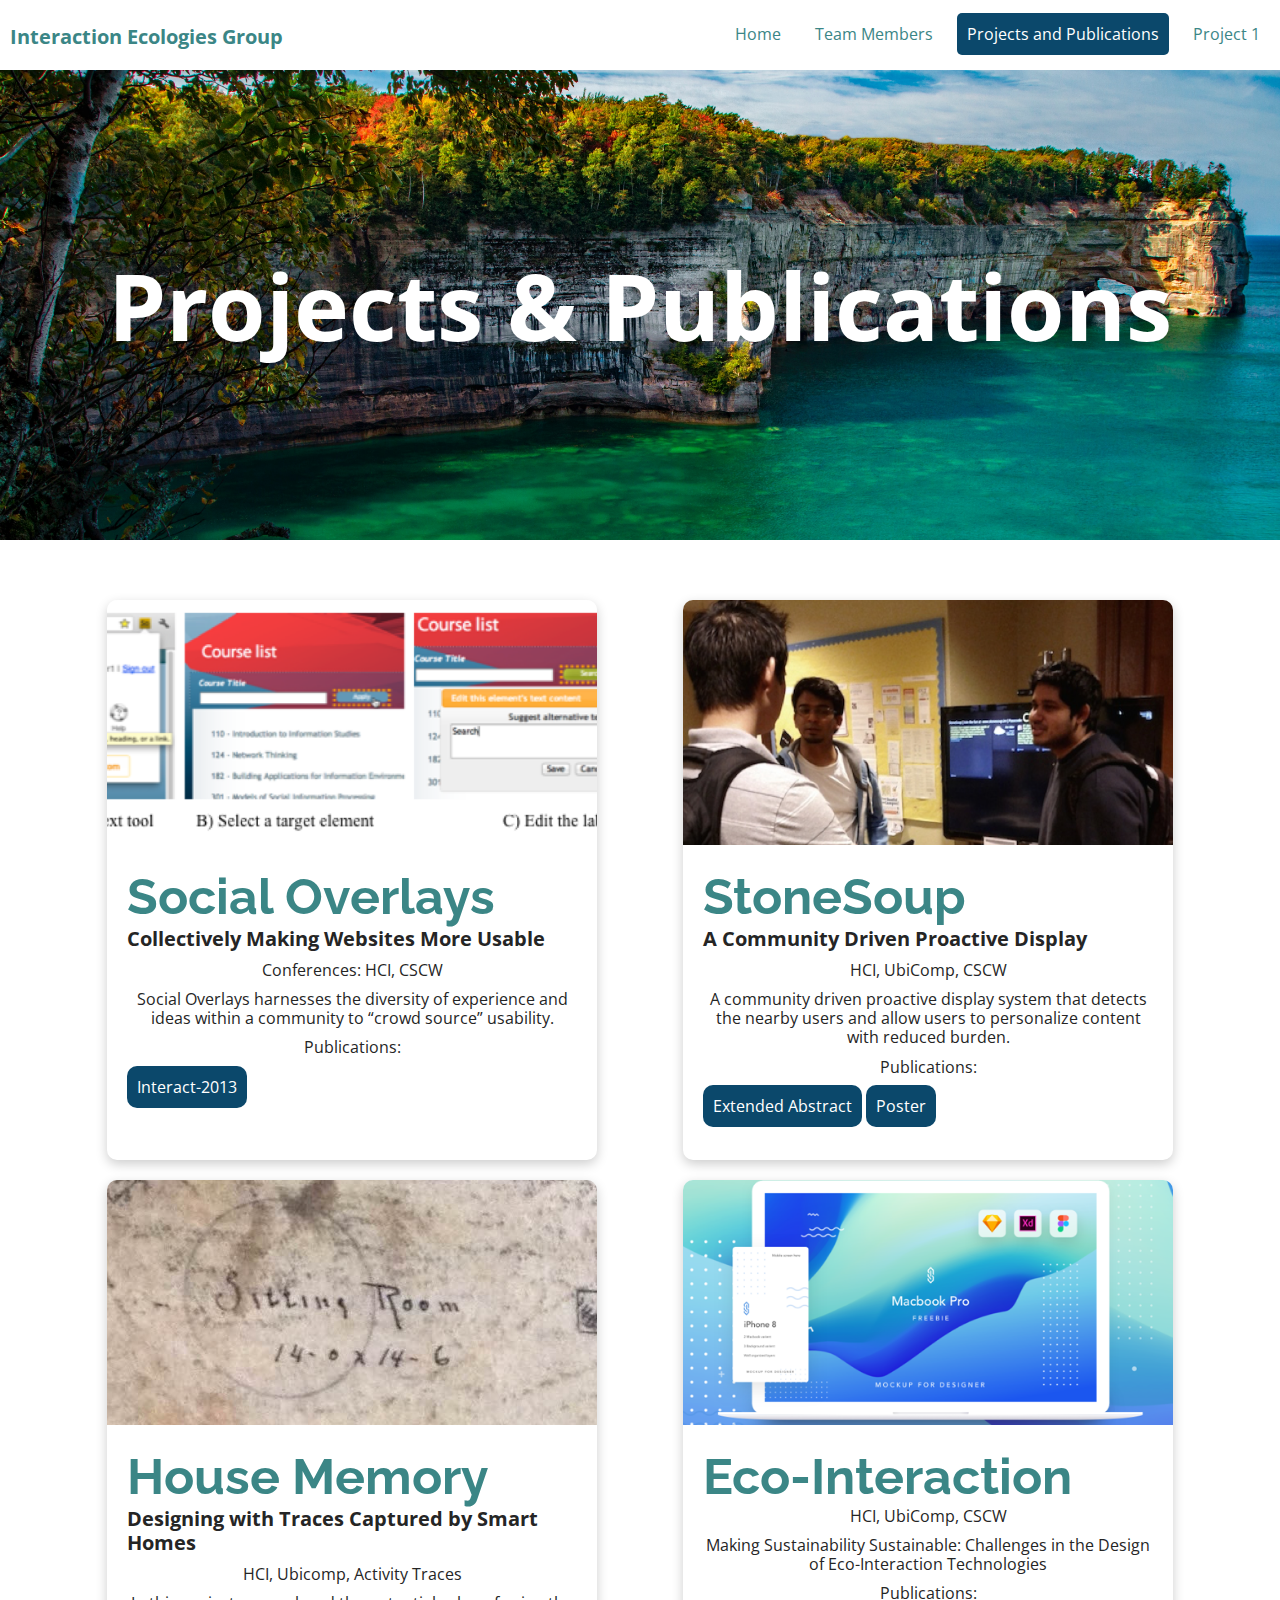
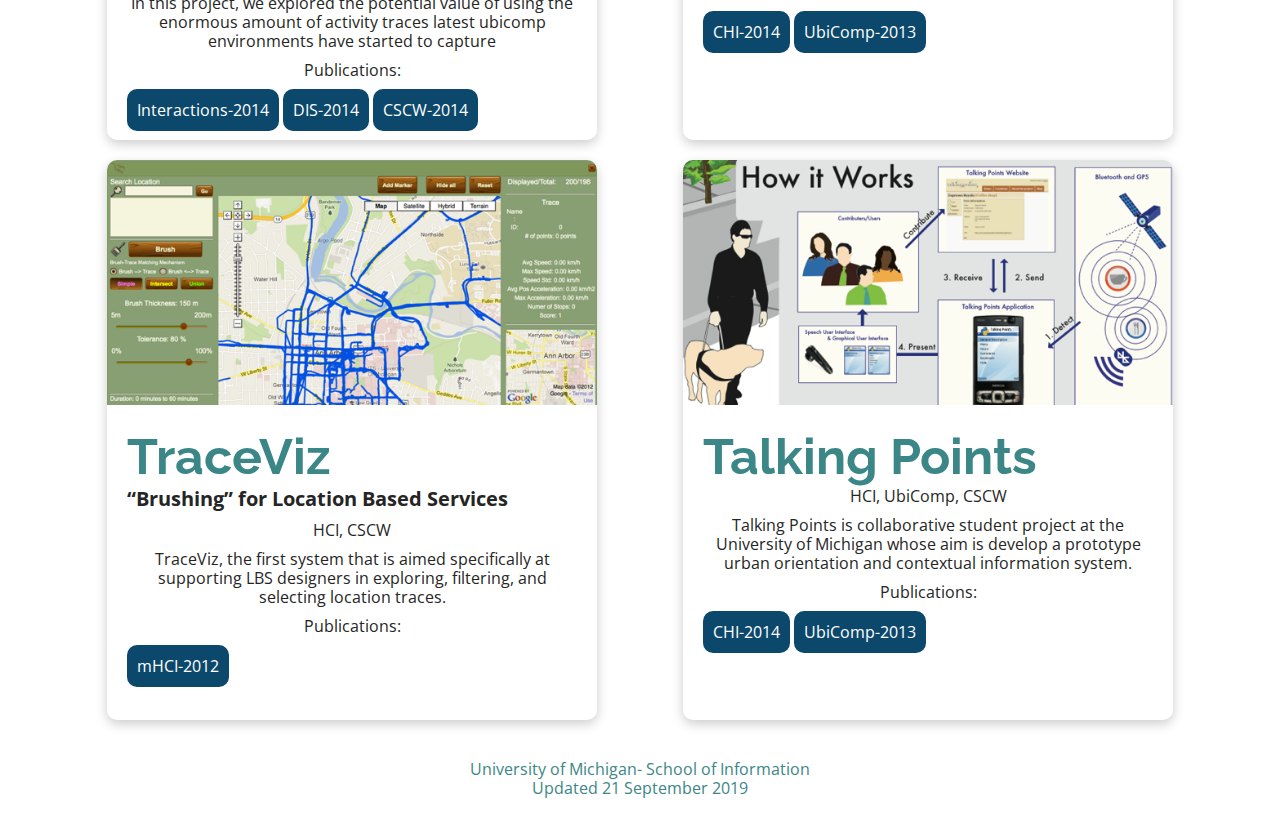
==== commit ce40515a: "Updated nav bar" ====
--- a/project.html
+++ b/project.html
@@ -18,11 +18,11 @@
         <ul>
           <li class="home"><a href="index.html">Home</a></li>
           <li class="team"><a href="team.html">Team Members</a></li>
-          <li class="projects"><a href="project.html">Projects and Publications</a></li>
+          <li class="projects"><a href="project.html" class="active">Projects and Publications</a></li>
           <li class="project1"><a href="project1.html">Project 1</a></li>
         </ul>
 
-        <p><a href="index.html" id="top-title">Interaction Ecologies Group</a></p>
+        <p id="title-link"><a href="index.html" id="top-title">Interaction Ecologies Group</a></p>
       </nav>
     </div>
 
--- a/css/style.css
+++ b/css/style.css
@@ -8,7 +8,7 @@
 .container {
   display: grid;
   grid-template-columns: 5% auto 5%;
-  grid-template-rows: 70px 500px 1fr 40px;
+  grid-template-rows: 40px 500px 1fr 40px;
   grid-row-gap: 20px;
 }
 .nav {
@@ -133,7 +133,7 @@
   grid-row: 4 / span 1;
 }
 
-nav ul{
+nav {
   display: none;
 }
 
@@ -149,7 +149,7 @@
   color: white;
   font-size: 16px;
   border: none;
-  height: 40px;
+  height: 60px;
   width: 120px;
 }
 
@@ -182,11 +182,6 @@
   display: block;
 }
 
-/* .dropdown li.homenav, .dropdown li.educnav, .dropdown li.expernav, .dropdown li.gallnav {
-  background-color: yellow;
-  border-color: #3B8686;
-} */
-
 nav p{
   grid-column: -1 / 1;
   grid-row: 1/auto;
@@ -221,17 +216,6 @@
   text-decoration: none;
   color: #3B8686;
 }
-
-/*mark{
-	background-color: #0B486B;
-	color: white;
-	border-spacing: 10px;
-}*/
-
-/* .project1_title h1{
-	padding-top: 200px;
-	font-weight: bold;
-} */
 
 .project1_page_content{
 	/*grid-column: 2/ span 1;
@@ -395,7 +379,6 @@
   border-top-left-radius: 10px;
   border-top-right-radius: 10px;
 }
-}
 
 .paragraph {
   text-align: center;
@@ -525,15 +508,59 @@
   padding-left: 5px;
   padding-right: 5px;
 }
+footer {
+  color: #3B8686;
+}
 /* End of mobile view */
 
 /* Desktop View */
 @media screen and (min-width: 800px) {
   .container {
     grid-template-columns: 5% auto 5%;
-    grid-template-rows: 60px 500px 1fr 70px;
+    grid-template-rows: 40px 500px 1fr 70px;
     grid-row-gap: 30px;
   }
+  nav{
+    display: block;
+    grid-column: 1/-1;
+    grid-row: 1/span 1;
+    margin-top: 25px;
+  }
+
+  nav ul{
+  display: block;
+  text-align: right;
+}
+nav li {
+  display: inline-block;
+  margin-right: 10px;
+}
+nav a {
+  text-decoration: none;
+  padding: 10px;
+  color: #3B8686;
+  border-radius: 5px;
+}
+nav a.active, nav a:hover {
+  color: white;
+  background-color: #0B486B;
+}
+
+.dropdown {
+  display: none;
+}
+#title-link {
+  position: absolute;
+  float: left;
+  top: 0;
+  margin-top: 25px;
+}
+#top-title {
+  background-color: white;
+}
+#top-title:hover {
+  color: #79BD9A;
+}
   h1 {
     font-size: 70pt;
   }
--- a/css/style.css
+++ b/css/style.css
@@ -8,7 +8,7 @@
 .container {
   display: grid;
   grid-template-columns: 5% auto 5%;
-  grid-template-rows: 70px 500px 1fr 40px;
+  grid-template-rows: 40px 500px 1fr 40px;
   grid-row-gap: 20px;
 }
 .nav {
@@ -133,7 +133,7 @@
   grid-row: 4 / span 1;
 }
 
-nav ul{
+nav {
   display: none;
 }
 
@@ -149,7 +149,7 @@
   color: white;
   font-size: 16px;
   border: none;
-  height: 40px;
+  height: 60px;
   width: 120px;
 }
 
@@ -182,11 +182,6 @@
   display: block;
 }
 
-/* .dropdown li.homenav, .dropdown li.educnav, .dropdown li.expernav, .dropdown li.gallnav {
-  background-color: yellow;
-  border-color: #3B8686;
-} */
-
 nav p{
   grid-column: -1 / 1;
   grid-row: 1/auto;
@@ -221,17 +216,6 @@
   text-decoration: none;
   color: #3B8686;
 }
-
-/*mark{
-	background-color: #0B486B;
-	color: white;
-	border-spacing: 10px;
-}*/
-
-/* .project1_title h1{
-	padding-top: 200px;
-	font-weight: bold;
-} */
 
 .project1_page_content{
 	/*grid-column: 2/ span 1;
@@ -395,7 +379,6 @@
   border-top-left-radius: 10px;
   border-top-right-radius: 10px;
 }
-}
 
 .paragraph {
   text-align: center;
@@ -525,15 +508,59 @@
   padding-left: 5px;
   padding-right: 5px;
 }
+footer {
+  color: #3B8686;
+}
 /* End of mobile view */
 
 /* Desktop View */
 @media screen and (min-width: 800px) {
   .container {
     grid-template-columns: 5% auto 5%;
-    grid-template-rows: 60px 500px 1fr 70px;
+    grid-template-rows: 40px 500px 1fr 70px;
     grid-row-gap: 30px;
   }
+  nav{
+    display: block;
+    grid-column: 1/-1;
+    grid-row: 1/span 1;
+    margin-top: 25px;
+  }
+
+  nav ul{
+  display: block;
+  text-align: right;
+}
+nav li {
+  display: inline-block;
+  margin-right: 10px;
+}
+nav a {
+  text-decoration: none;
+  padding: 10px;
+  color: #3B8686;
+  border-radius: 5px;
+}
+nav a.active, nav a:hover {
+  color: white;
+  background-color: #0B486B;
+}
+
+.dropdown {
+  display: none;
+}
+#title-link {
+  position: absolute;
+  float: left;
+  top: 0;
+  margin-top: 25px;
+}
+#top-title {
+  background-color: white;
+}
+#top-title:hover {
+  color: #79BD9A;
+}
   h1 {
     font-size: 70pt;
   }
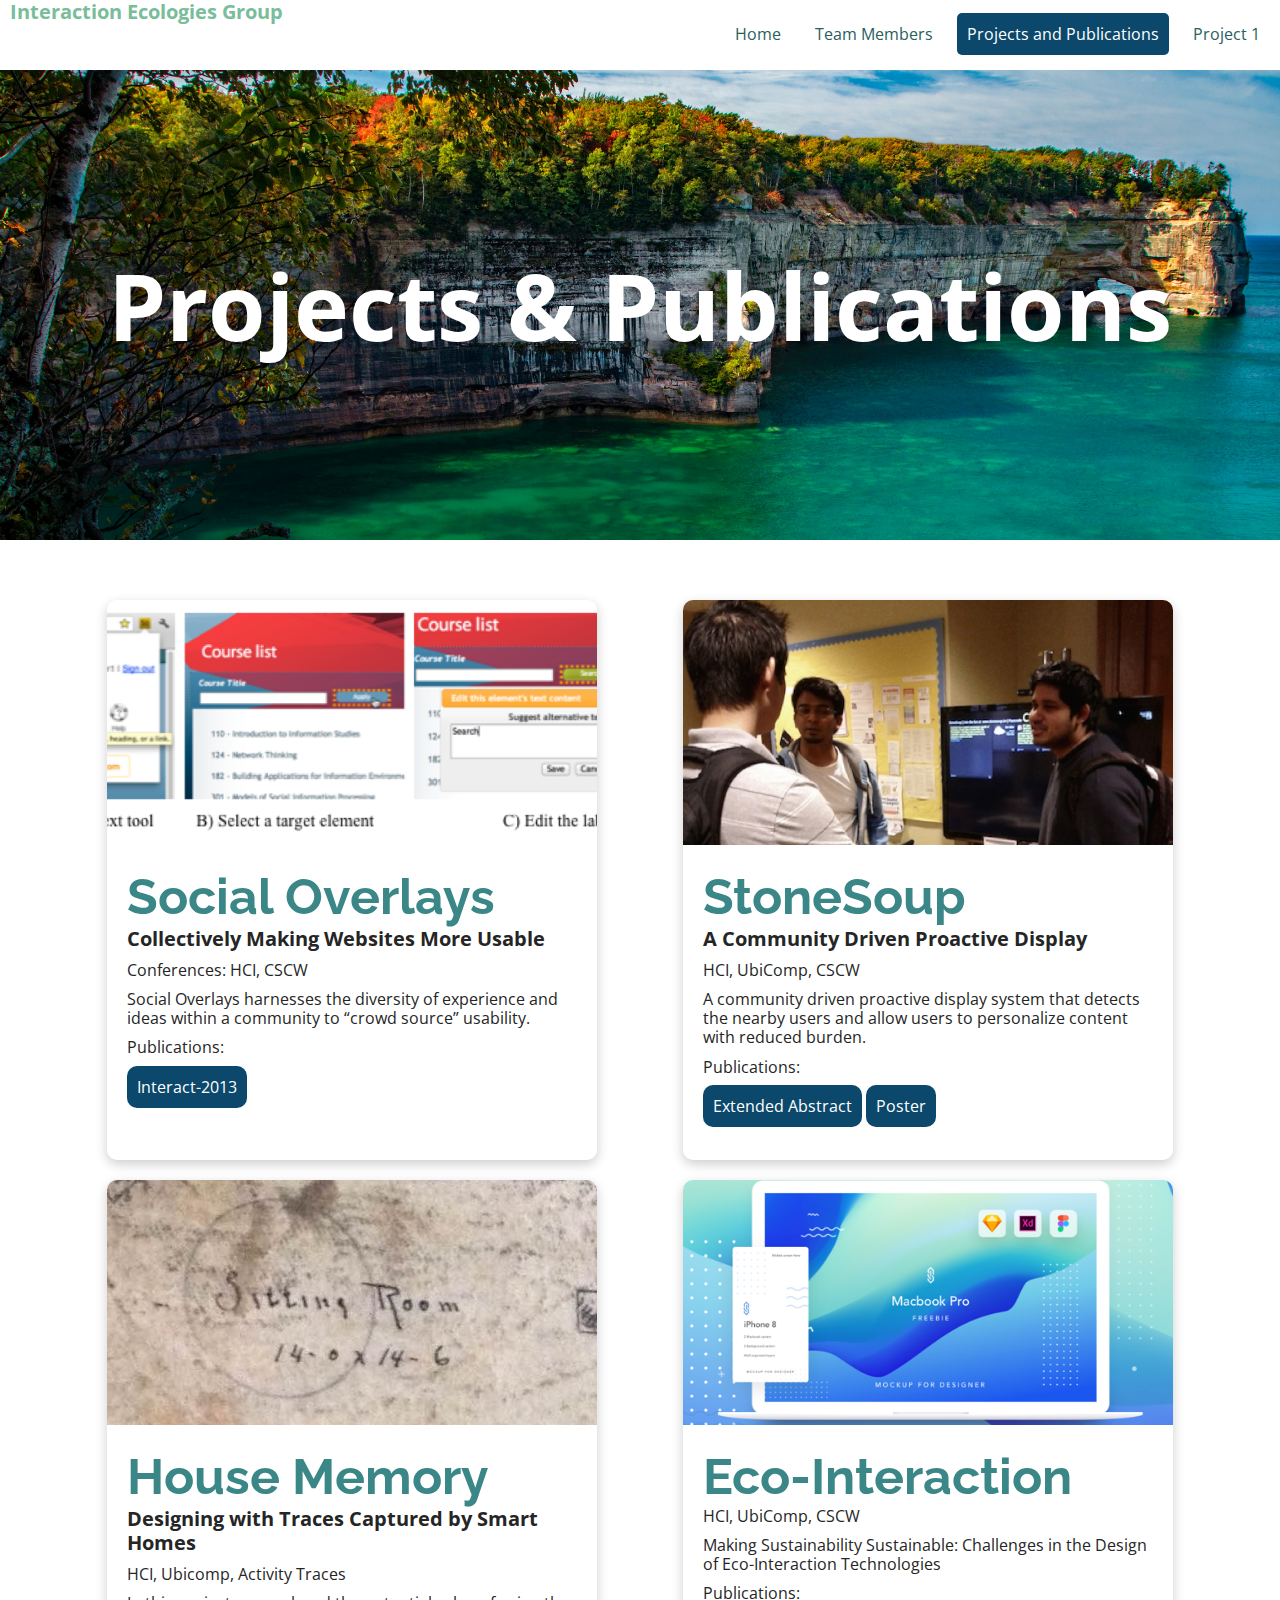
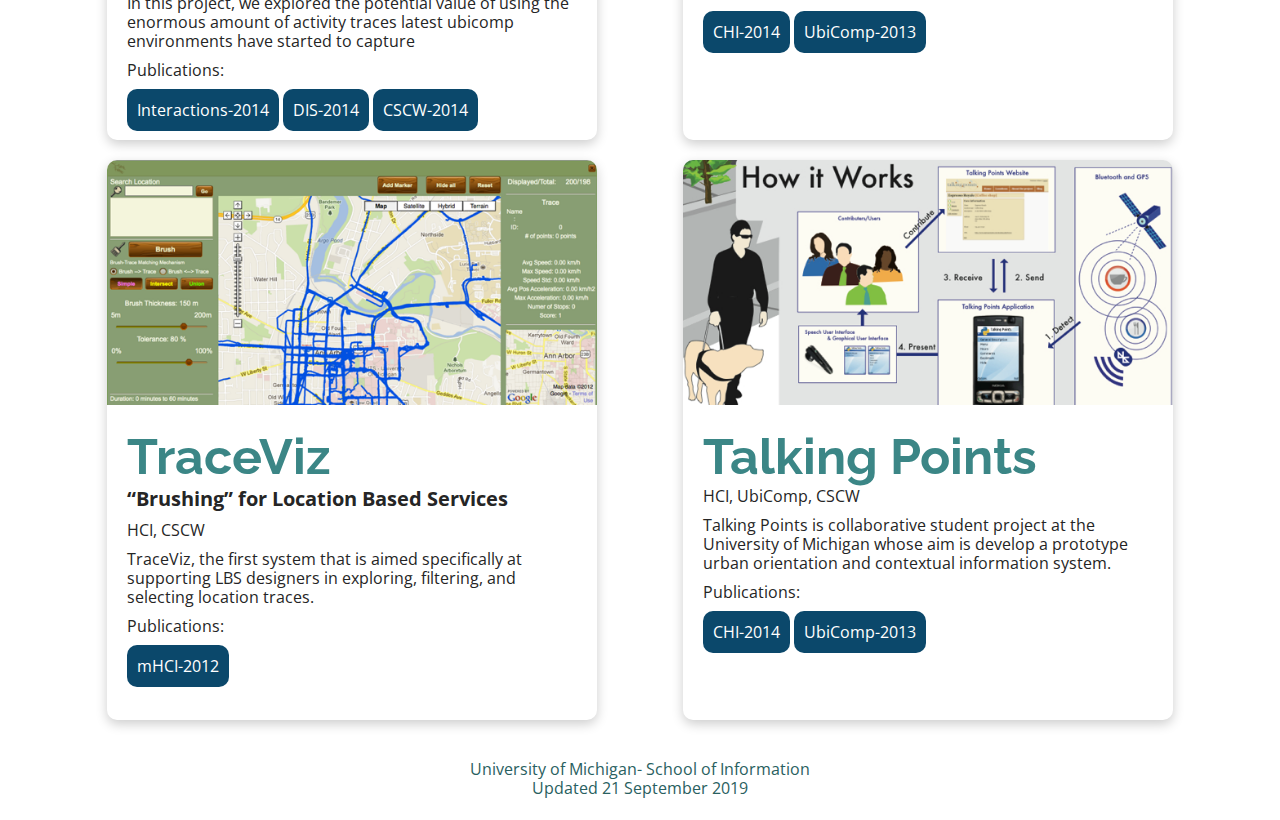
==== commit 36f8d26e: "Fixed skip to main link" ====
--- a/project.html
+++ b/project.html
@@ -11,7 +11,7 @@
     <link href="https://fonts.googleapis.com/css?family=Open+Sans|Raleway:400,700&display=swap" rel="stylesheet">
   </head>
   <body>
-    <div class="skip"><a href="#main">Skip to Main Content</a></div>
+    <div class="skip"><a href="#project-content">Skip to Main Content</a></div>
     <div class="container">
     <div id="project-nav" class="nav">
       <nav>
--- a/css/style.css
+++ b/css/style.css
@@ -91,6 +91,7 @@
 .card-text {
   padding: 20px;
   color: #252525;
+  text-align: left;
 }
 .publication-links p {
   margin-bottom: 10px;
@@ -273,22 +274,19 @@
 
 .abstract h2{
 	color: #3B8686;
-	padding-bottom: 20px;
-	font-size: 24px;
-	text-decoration: underline;
+	padding-bottom: 10px;
+	font-size: 45px;
 }
 .video h2{
 	padding-top: 20px;color: #3B8686;
-	padding-bottom: 20px;
-	font-size: 24px;
-	text-decoration: underline;
+	padding-bottom: 30px;
+	font-size: 45px;
 }
 
 .talk h2{
 	color: #3B8686;
-	padding-bottom: 20px;
-	font-size: 24px;
-	text-decoration: underline;
+	padding-bottom: 30px;
+	font-size: 45px;
 }
 footer{
 	grid-row: -1/ span 1;
@@ -342,7 +340,7 @@
 
   display: grid;
   grid-row-gap: 30px;
-  grid-template-rows: 425px 425px 425px 425px 425px 425px;
+  grid-template-rows: 425px 425px 425px 425px 445px 445px;
 }
 
 #mark-newman {
@@ -384,7 +382,8 @@
   text-align: center;
   color: #252525;
 }
-.paragraph h2, p {
+.paragraph h2, .paragraph p {
+  padding-top: 20px;
   text-align: center;
 }
 
@@ -403,7 +402,7 @@
   padding-bottom: 10px;
   line-height: 1.2;
 }
-.people h2 {
+.people h2 a{
   font-size: 30px;
   font-family: 'Raleway', sans-serif;
 }
@@ -420,14 +419,13 @@
   color: #79BD9A;
 }
 .icons {
-  padding-left: 7px;
-  padding-top: 17px;
+  padding-top: 24px;
 }
 .icons a {
   text-decoration: none;
   color: white;
   background-color: #0B486B;
-  padding: 11px;
+  padding: 12px;
   border-radius: 10px;
 }
 
@@ -450,7 +448,7 @@
   display: block;
   margin-left: auto;
   margin-right: auto;
-  box-shadow: 0 4px 8px 0 rgba(0,0,0,0.2);
+  box-shadow: 2px 4px 8px 0 rgba(0,0,0,0.2);
   transition: 0.3s;
   width: 90%;
   border-radius: 5px;
@@ -464,13 +462,17 @@
 }
 
 .about h2{
-  padding-top: 5px;
+  padding-top: 15px;
+  padding-bottom: 5px;
+  font-size: 20pt;
+  color: #3B8686;
 }
 
 .about p{
   font-size: 17px;
   padding-left: 5px;
   padding-right: 5px;
+  padding-bottom: 15px;
 }
 
 .us {
@@ -482,13 +484,17 @@
 }
 
 .us h3{
-  padding-top: 5px;
+  padding-top: 15px;
+  padding-bottom: 5px;
+  font-size: 20pt;
+  color: #3B8686;
 }
 
 .us p{
   font-size: 17px;
   padding-left: 5px;
   padding-right: 5px;
+  padding-bottom: 15px;
 }
 
 .affiliation {
@@ -500,16 +506,20 @@
 }
 
 .affiliation h4{
-  padding-top: 5px;
+  padding-top: 15px;
+  padding-bottom: 5px;
+  font-size: 20pt;
+  color: #3B8686;
 }
 
 .affiliation p{
   font-size: 17px;
   padding-left: 5px;
   padding-right: 5px;
+  padding-bottom: 15px;
 }
 footer {
-  color: #3B8686;
+  color: #296060;
 }
 /* End of mobile view */
 
@@ -538,7 +548,7 @@
 nav a {
   text-decoration: none;
   padding: 10px;
-  color: #3B8686;
+  color: #296060;
   border-radius: 5px;
 }
 nav a.active, nav a:hover {
@@ -553,7 +563,7 @@
   position: absolute;
   float: left;
   top: 0;
-  margin-top: 25px;
+ /* margin-top: 20px;*/
 }
 #top-title {
   background-color: white;
@@ -716,7 +726,7 @@
 .index_fraction{
   grid-template-columns: 1fr;
   grid-template-rows: .85fr 1fr .40fr;
-  grid-row-gap: 20px;
+  grid-row-gap: 40px;
 }
 .about{
   grid-column: 1/ -1;
@@ -727,7 +737,10 @@
 }
 
 .about h2{
-  padding-top: 5px;
+  padding-top: 15px;
+  padding-bottom: 20px;
+  font-size: 30pt;
+  color: #3B8686;
 }
 
 .about p{
@@ -735,6 +748,7 @@
   padding-right: 30px;
   font-size: 20px;
   padding-top: 5px;
+  padding-bottom: 20px;
 }
 
 .us {
@@ -744,7 +758,10 @@
 }
 
 .us h3{
-  padding-top: 5px;
+  padding-top: 15px;
+  padding-bottom: 20px;
+  font-size: 30pt;
+  color: #3B8686;
 }
 
 .us p{
@@ -752,6 +769,7 @@
   padding-right: 30px;
   font-size: 20px;
   padding-top: 5px;
+  padding-bottom: 20px;
 }
 
 .affiliation {
@@ -761,7 +779,10 @@
 }
 
 .affiliation h4{
-  padding-top: 5px;
+  padding-top: 15px;
+  padding-bottom: 20px;
+  font-size: 30pt;
+  color: #3B8686;
 }
 
 .affiliation p{
@@ -769,6 +790,7 @@
   padding-right: 30px;
   font-size: 20px;
   padding-top: 5px;
+  padding-bottom: 20px;
 }
 }
 /* End of desktop view */
--- a/css/style.css
+++ b/css/style.css
@@ -91,6 +91,7 @@
 .card-text {
   padding: 20px;
   color: #252525;
+  text-align: left;
 }
 .publication-links p {
   margin-bottom: 10px;
@@ -273,22 +274,19 @@
 
 .abstract h2{
 	color: #3B8686;
-	padding-bottom: 20px;
-	font-size: 24px;
-	text-decoration: underline;
+	padding-bottom: 10px;
+	font-size: 45px;
 }
 .video h2{
 	padding-top: 20px;color: #3B8686;
-	padding-bottom: 20px;
-	font-size: 24px;
-	text-decoration: underline;
+	padding-bottom: 30px;
+	font-size: 45px;
 }
 
 .talk h2{
 	color: #3B8686;
-	padding-bottom: 20px;
-	font-size: 24px;
-	text-decoration: underline;
+	padding-bottom: 30px;
+	font-size: 45px;
 }
 footer{
 	grid-row: -1/ span 1;
@@ -342,7 +340,7 @@
 
   display: grid;
   grid-row-gap: 30px;
-  grid-template-rows: 425px 425px 425px 425px 425px 425px;
+  grid-template-rows: 425px 425px 425px 425px 445px 445px;
 }
 
 #mark-newman {
@@ -384,7 +382,8 @@
   text-align: center;
   color: #252525;
 }
-.paragraph h2, p {
+.paragraph h2, .paragraph p {
+  padding-top: 20px;
   text-align: center;
 }
 
@@ -403,7 +402,7 @@
   padding-bottom: 10px;
   line-height: 1.2;
 }
-.people h2 {
+.people h2 a{
   font-size: 30px;
   font-family: 'Raleway', sans-serif;
 }
@@ -420,14 +419,13 @@
   color: #79BD9A;
 }
 .icons {
-  padding-left: 7px;
-  padding-top: 17px;
+  padding-top: 24px;
 }
 .icons a {
   text-decoration: none;
   color: white;
   background-color: #0B486B;
-  padding: 11px;
+  padding: 12px;
   border-radius: 10px;
 }
 
@@ -450,7 +448,7 @@
   display: block;
   margin-left: auto;
   margin-right: auto;
-  box-shadow: 0 4px 8px 0 rgba(0,0,0,0.2);
+  box-shadow: 2px 4px 8px 0 rgba(0,0,0,0.2);
   transition: 0.3s;
   width: 90%;
   border-radius: 5px;
@@ -464,13 +462,17 @@
 }
 
 .about h2{
-  padding-top: 5px;
+  padding-top: 15px;
+  padding-bottom: 5px;
+  font-size: 20pt;
+  color: #3B8686;
 }
 
 .about p{
   font-size: 17px;
   padding-left: 5px;
   padding-right: 5px;
+  padding-bottom: 15px;
 }
 
 .us {
@@ -482,13 +484,17 @@
 }
 
 .us h3{
-  padding-top: 5px;
+  padding-top: 15px;
+  padding-bottom: 5px;
+  font-size: 20pt;
+  color: #3B8686;
 }
 
 .us p{
   font-size: 17px;
   padding-left: 5px;
   padding-right: 5px;
+  padding-bottom: 15px;
 }
 
 .affiliation {
@@ -500,16 +506,20 @@
 }
 
 .affiliation h4{
-  padding-top: 5px;
+  padding-top: 15px;
+  padding-bottom: 5px;
+  font-size: 20pt;
+  color: #3B8686;
 }
 
 .affiliation p{
   font-size: 17px;
   padding-left: 5px;
   padding-right: 5px;
+  padding-bottom: 15px;
 }
 footer {
-  color: #3B8686;
+  color: #296060;
 }
 /* End of mobile view */
 
@@ -538,7 +548,7 @@
 nav a {
   text-decoration: none;
   padding: 10px;
-  color: #3B8686;
+  color: #296060;
   border-radius: 5px;
 }
 nav a.active, nav a:hover {
@@ -553,7 +563,7 @@
   position: absolute;
   float: left;
   top: 0;
-  margin-top: 25px;
+ /* margin-top: 20px;*/
 }
 #top-title {
   background-color: white;
@@ -716,7 +726,7 @@
 .index_fraction{
   grid-template-columns: 1fr;
   grid-template-rows: .85fr 1fr .40fr;
-  grid-row-gap: 20px;
+  grid-row-gap: 40px;
 }
 .about{
   grid-column: 1/ -1;
@@ -727,7 +737,10 @@
 }
 
 .about h2{
-  padding-top: 5px;
+  padding-top: 15px;
+  padding-bottom: 20px;
+  font-size: 30pt;
+  color: #3B8686;
 }
 
 .about p{
@@ -735,6 +748,7 @@
   padding-right: 30px;
   font-size: 20px;
   padding-top: 5px;
+  padding-bottom: 20px;
 }
 
 .us {
@@ -744,7 +758,10 @@
 }
 
 .us h3{
-  padding-top: 5px;
+  padding-top: 15px;
+  padding-bottom: 20px;
+  font-size: 30pt;
+  color: #3B8686;
 }
 
 .us p{
@@ -752,6 +769,7 @@
   padding-right: 30px;
   font-size: 20px;
   padding-top: 5px;
+  padding-bottom: 20px;
 }
 
 .affiliation {
@@ -761,7 +779,10 @@
 }
 
 .affiliation h4{
-  padding-top: 5px;
+  padding-top: 15px;
+  padding-bottom: 20px;
+  font-size: 30pt;
+  color: #3B8686;
 }
 
 .affiliation p{
@@ -769,6 +790,7 @@
   padding-right: 30px;
   font-size: 20px;
   padding-top: 5px;
+  padding-bottom: 20px;
 }
 }
 /* End of desktop view */
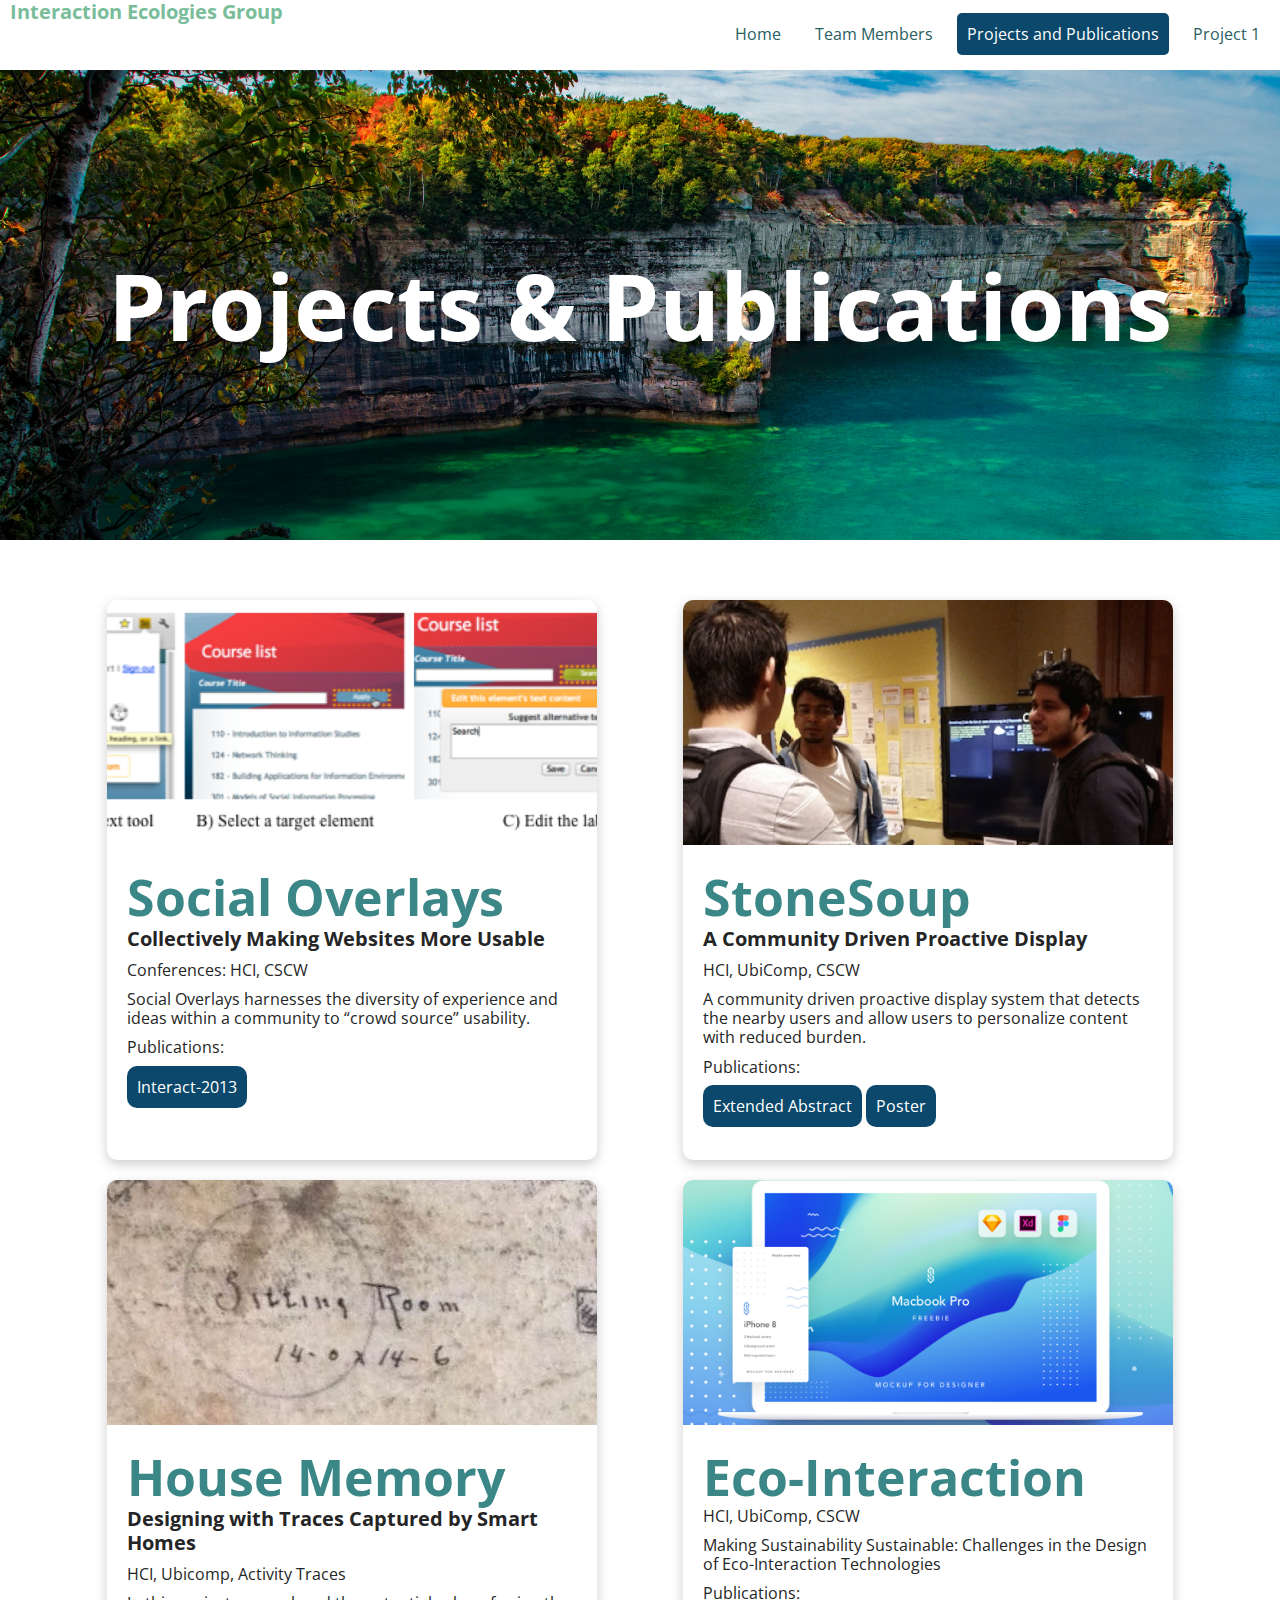
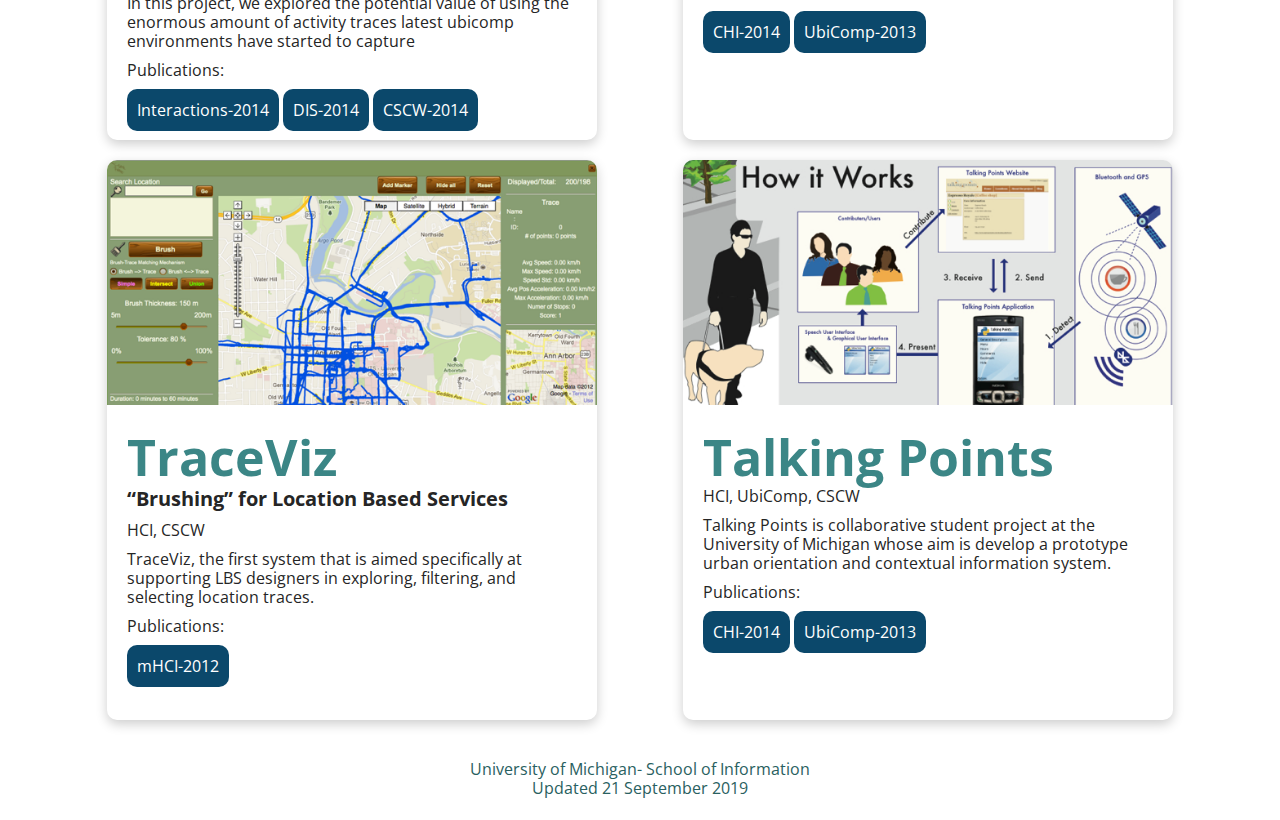
==== commit a0a8830e: "fixed url" ====
--- a/project.html
+++ b/project.html
@@ -8,7 +8,7 @@
     <link rel="stylesheet" href="css/style.css">
     <!-- <link href="https://fonts.googleapis.com/css?family=Roboto&display=swap" rel="stylesheet">
     <link href="https://fonts.googleapis.com/css?family=Lora&display=swap" rel="stylesheet"> -->
-    <link href="https://fonts.googleapis.com/css?family=Open+Sans|Raleway:400,700&display=swap" rel="stylesheet">
+    <link href="https://fonts.googleapis.com/css?family=Open+Sans%7CRaleway:400,700&display=swap" rel="stylesheet">
   </head>
   <body>
     <div class="skip"><a href="#project-content">Skip to Main Content</a></div>
--- a/css/style.css
+++ b/css/style.css
@@ -82,7 +82,6 @@
 }
 .project h2 {
   font-size: 50px;
-  font-family: 'Raleway', sans-serif;
 }
 .project h3 {
   font-size: 20px;
@@ -146,7 +145,7 @@
 
 }
 .menu-btn{
-  background-color: #3B8686;
+  background-color: #0B486B;
   color: white;
   font-size: 16px;
   border: none;
@@ -169,14 +168,15 @@
   list-style-type: none;
 }
 .menu a{
-  color: #3B8686;
+  color: #0B486B;
   display: block;
   text-decoration: none;
   padding: 10px 10px;
 }
 .menu a:hover, .menu a.active {
   color: white;
-  background-color: #79BD9A;
+  background-color: #0B486B;
+  /* #79BD9A */
 }
 
 .dropcontent:hover .menu, .dropcontent:focus .menu{
@@ -196,7 +196,7 @@
 }
 
 .skip a{
-  background: #3B8686;
+  background: #0B486B;
   color: white;
   padding: 6px;
   position: absolute;
@@ -404,7 +404,6 @@
 }
 .people h2 a{
   font-size: 30px;
-  font-family: 'Raleway', sans-serif;
 }
 .people h3 {
   font-size: 20px;
--- a/css/style.css
+++ b/css/style.css
@@ -82,7 +82,6 @@
 }
 .project h2 {
   font-size: 50px;
-  font-family: 'Raleway', sans-serif;
 }
 .project h3 {
   font-size: 20px;
@@ -146,7 +145,7 @@
 
 }
 .menu-btn{
-  background-color: #3B8686;
+  background-color: #0B486B;
   color: white;
   font-size: 16px;
   border: none;
@@ -169,14 +168,15 @@
   list-style-type: none;
 }
 .menu a{
-  color: #3B8686;
+  color: #0B486B;
   display: block;
   text-decoration: none;
   padding: 10px 10px;
 }
 .menu a:hover, .menu a.active {
   color: white;
-  background-color: #79BD9A;
+  background-color: #0B486B;
+  /* #79BD9A */
 }
 
 .dropcontent:hover .menu, .dropcontent:focus .menu{
@@ -196,7 +196,7 @@
 }
 
 .skip a{
-  background: #3B8686;
+  background: #0B486B;
   color: white;
   padding: 6px;
   position: absolute;
@@ -404,7 +404,6 @@
 }
 .people h2 a{
   font-size: 30px;
-  font-family: 'Raleway', sans-serif;
 }
 .people h3 {
   font-size: 20px;
